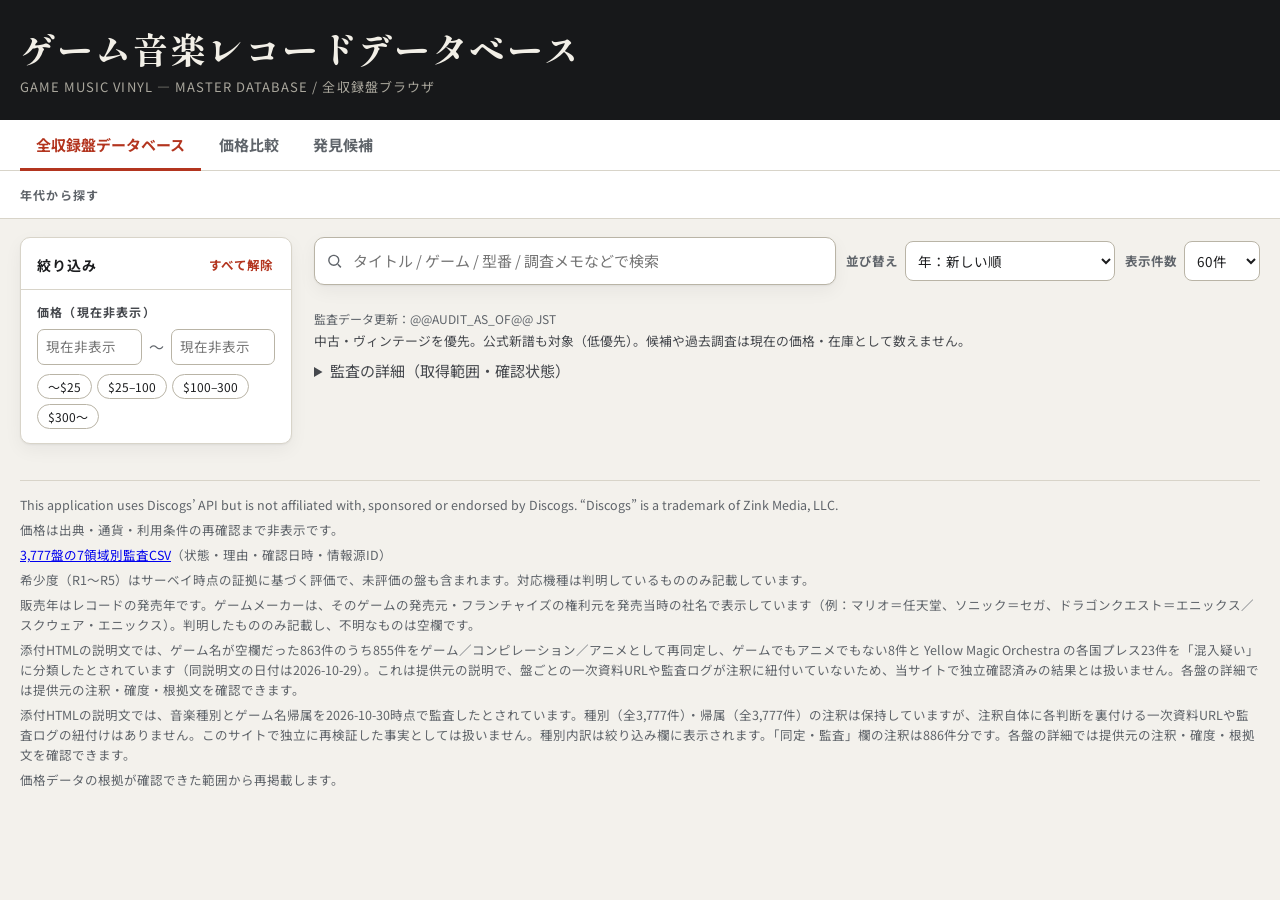
==== site/site_template.html @ 3b621e3b "Fix site evidence stats and timestamp" ====
<!doctype html>
<html lang="ja">
  <head>
    <meta charset="utf-8" />
    <meta name="viewport" content="width=device-width, initial-scale=1, viewport-fit=cover" />
    <meta name="color-scheme" content="light dark" />
    <meta name="description" content="ゲーム音楽レコード3,777盤の目録を検索・絞り込みできます。出典と確認状況を表示し、未確認の価格・在庫・画像は現行情報として掲載しません。" />
    <link rel="icon" href="data:," />
    <title>ゲーム音楽レコードDB</title>
    <link rel="preconnect" href="https://fonts.googleapis.com" />
    <link rel="preconnect" href="https://fonts.gstatic.com" crossorigin />
    <link href="https://fonts.googleapis.com/css2?family=Noto+Sans+JP:wght@400;500;700;900&family=Shippori+Mincho+B1:wght@700;800&display=swap" rel="stylesheet" />
    <style>
      :root {
        color-scheme: light;
        --bg: #f3f1ec;
        --surface: #ffffff;
        --surface-2: #ebe8e0;
        --ink: #1b1c1e;
        --ink-soft: #45484d;
        --muted: #5f646a;
        --line: #d8d4c9;
        --line-strong: #b9b4a6;
        --accent: #b3351f;
        --accent-ink: #ffffff;
        --accent-soft: #f7e3dd;
        --ok: #1e6b45;
        --ok-soft: #dcefe3;
        --warn: #96660a;
        --warn-soft: #f6ead0;
        --none: #5d6066;
        --none-soft: #e6e6e3;
        --masthead: #17181a;
        --masthead-ink: #f2efe7;
        --masthead-sub: #a9a69c;
        --gold: #a97b12;
        --shadow: 0 1px 2px rgba(27, 28, 30, .06), 0 6px 18px rgba(27, 28, 30, .05);
        --radius: 10px;
      }
      @media (prefers-color-scheme: dark) {
        :root {
          color-scheme: dark;
          --bg: #121315;
          --surface: #1c1e21;
          --surface-2: #26282c;
          --ink: #eceae4;
          --ink-soft: #c6c4bd;
          --muted: #9a9da2;
          --line: #33363b;
          --line-strong: #4a4e55;
          --accent: #e0603f;
          --accent-ink: #ffffff;
          --accent-soft: #43231b;
          --ok: #5cc48c;
          --ok-soft: #1d3328;
          --warn: #e0aa4e;
          --warn-soft: #3a2f18;
          --none: #a3a6ab;
          --none-soft: #2b2d31;
          --masthead: #0b0c0d;
          --masthead-ink: #f2efe7;
          --masthead-sub: #8f8c83;
          --gold: #d9a83e;
          --shadow: 0 1px 2px rgba(0, 0, 0, .35), 0 6px 18px rgba(0, 0, 0, .3);
        }
      }
      * { box-sizing: border-box; }
      html { -webkit-text-size-adjust: 100%; }
      body {
        margin: 0;
        background: var(--bg);
        color: var(--ink);
        font-family: "Noto Sans JP", "Hiragino Kaku Gothic ProN", "Yu Gothic", sans-serif;
        font-size: 15px;
        line-height: 1.6;
      }
      button, input, select { font: inherit; color: inherit; }
      :focus-visible { outline: 2px solid var(--accent); outline-offset: 2px; }

      /* ---------- masthead ---------- */
      .masthead { background: var(--masthead); color: var(--masthead-ink); }
      .masthead-inner {
        max-width: 1280px; margin: 0 auto; padding: 26px 20px 22px;
        display: flex; flex-wrap: wrap; gap: 18px 32px; align-items: flex-end; justify-content: space-between;
      }
      .masthead h1 {
        margin: 0; font-family: "Shippori Mincho B1", "Hiragino Mincho ProN", serif;
        font-size: clamp(24px, 4.5vw, 36px); font-weight: 800; letter-spacing: .04em; line-height: 1.25;
      }
      .masthead .sub { margin: 6px 0 0; color: var(--masthead-sub); font-size: 13px; letter-spacing: .08em; }
      .stats { display: flex; flex-wrap: wrap; gap: 10px; }
      .stat {
        border: 1px solid #3a3b3e; border-radius: var(--radius); padding: 8px 14px 7px; min-width: 118px;
        background: rgba(255, 255, 255, .03);
      }
      .stat .num { font-size: 22px; font-weight: 900; line-height: 1.15; font-variant-numeric: tabular-nums; }
      .stat .num small { font-size: 12px; font-weight: 500; color: var(--masthead-sub); margin-left: 4px; }
      .stat .lbl { font-size: 11.5px; color: var(--masthead-sub); letter-spacing: .05em; }

      /* ---------- era strip ---------- */
      .era-strip-wrap { border-bottom: 1px solid var(--line); background: var(--surface); }
      .era-strip {
        max-width: 1280px; margin: 0 auto; padding: 14px 20px;
        display: flex; gap: 8px; flex-wrap: wrap; align-items: center;
      }
      .era-strip .strip-label { font-size: 12px; font-weight: 700; color: var(--muted); letter-spacing: .1em; margin-right: 4px; }
      .era-chip {
        border: 1px solid var(--line-strong); background: var(--surface); border-radius: 999px;
        padding: 5px 13px; cursor: pointer; font-size: 13.5px; font-weight: 500;
        display: inline-flex; gap: 7px; align-items: baseline;
      }
      .era-chip .c { font-size: 11.5px; color: var(--muted); font-variant-numeric: tabular-nums; }
      .era-chip:hover { border-color: var(--accent); }
      .era-chip[aria-pressed="true"] { background: var(--accent); border-color: var(--accent); color: var(--accent-ink); }
      .era-chip[aria-pressed="true"] .c { color: var(--accent-ink); opacity: .85; }

      /* ---------- layout ---------- */
      .layout {
        max-width: 1280px; margin: 0 auto; padding: 18px 20px 30px;
        display: grid; grid-template-columns: 272px minmax(0, 1fr); gap: 22px; align-items: start;
      }

      /* ---------- filters ---------- */
      .filters {
        background: var(--surface); border: 1px solid var(--line); border-radius: var(--radius);
        box-shadow: var(--shadow); position: sticky; top: 14px; max-height: calc(100vh - 28px); overflow: auto;
      }
      .filters-head {
        display: flex; justify-content: space-between; align-items: center;
        padding: 13px 16px 10px; border-bottom: 1px solid var(--line);
      }
      .filters-head h2 { margin: 0; font-size: 14px; letter-spacing: .08em; }
      .clear-btn {
        border: none; background: none; color: var(--accent); cursor: pointer; font-size: 12.5px; font-weight: 700; padding: 4px 2px;
      }
      .clear-btn:disabled { color: var(--muted); cursor: default; font-weight: 500; }
      .facet { padding: 12px 16px 14px; border-bottom: 1px solid var(--line); }
      .facet:last-child { border-bottom: none; }
      .facet h3 { margin: 0 0 8px; font-size: 12px; letter-spacing: .1em; color: var(--ink-soft); }
      .facet h3 .hint { font-weight: 400; color: var(--muted); letter-spacing: 0; font-size: 11px; margin-left: 5px; }
      .facet-list { display: flex; flex-direction: column; gap: 2px; }
      .facet-item {
        display: flex; justify-content: space-between; align-items: center; gap: 8px;
        width: 100%; text-align: left; border: 1px solid transparent; background: none;
        border-radius: 7px; padding: 4.5px 8px; cursor: pointer; font-size: 13.5px; line-height: 1.4;
      }
      .facet-item:hover { background: var(--surface-2); }
      .facet-item .name { overflow-wrap: anywhere; }
      .facet-item .cnt { font-size: 11.5px; color: var(--muted); font-variant-numeric: tabular-nums; flex: none; }
      .facet-item[aria-pressed="true"] { background: var(--accent-soft); border-color: var(--accent); color: var(--ink); font-weight: 700; }
      .facet-item[aria-pressed="true"] .cnt { color: var(--accent); }
      .facet-item.zero { opacity: .42; }
      .facet-more {
        border: none; background: none; color: var(--accent); cursor: pointer;
        font-size: 12.5px; font-weight: 700; padding: 6px 8px 0;
      }
      .price-inputs { display: flex; align-items: center; gap: 7px; }
      .price-inputs input {
        width: 100%; min-width: 0; border: 1px solid var(--line-strong); border-radius: 7px;
        background: var(--surface); padding: 6px 8px; font-size: 13.5px;
      }
      .price-inputs span { color: var(--muted); flex: none; }
      .price-presets { display: flex; flex-wrap: wrap; gap: 5px; margin-top: 9px; }
      .price-presets button {
        border: 1px solid var(--line-strong); background: var(--surface); border-radius: 999px;
        padding: 2px 10px; font-size: 12px; cursor: pointer;
      }
      .price-presets button:hover { border-color: var(--accent); }

      .filters-toggle {
        display: none; width: 100%; border: 1px solid var(--line-strong); background: var(--surface);
        border-radius: var(--radius); padding: 11px 14px; font-weight: 700; cursor: pointer;
        justify-content: space-between; align-items: center; box-shadow: var(--shadow);
      }
      .filters-toggle .badge {
        background: var(--accent); color: var(--accent-ink); border-radius: 999px;
        font-size: 11.5px; padding: 1px 9px; font-weight: 700;
      }

      /* ---------- toolbar ---------- */
      .toolbar {
        display: flex; flex-wrap: wrap; gap: 10px; align-items: center; margin-bottom: 12px;
      }
      .search-box { position: relative; flex: 1 1 300px; }
      .search-box svg { position: absolute; left: 12px; top: 50%; transform: translateY(-50%); width: 17px; height: 17px; stroke: var(--muted); fill: none; stroke-width: 2; }
      .search-box input {
        width: 100%; border: 1px solid var(--line-strong); border-radius: var(--radius);
        background: var(--surface); padding: 11px 38px 11px 38px; font-size: 15px; box-shadow: var(--shadow);
      }
      .search-box .x {
        position: absolute; right: 6px; top: 50%; transform: translateY(-50%);
        border: none; background: none; cursor: pointer; color: var(--muted); font-size: 18px; padding: 4px 8px; line-height: 1;
      }
      .sort-wrap { display: flex; align-items: center; gap: 7px; flex: none; }
      .sort-wrap label { font-size: 12.5px; color: var(--muted); font-weight: 700; }
      .sort-wrap select, .perpage select {
        border: 1px solid var(--line-strong); border-radius: 8px; background: var(--surface);
        padding: 8px 8px; font-size: 13.5px; max-width: 210px;
      }
      .result-line { display: flex; flex-wrap: wrap; align-items: baseline; gap: 6px 14px; margin: 2px 0 12px; }
      .result-count { font-size: 15px; }
      .result-count strong { font-size: 20px; font-weight: 900; font-variant-numeric: tabular-nums; }
      .active-chips { display: flex; flex-wrap: wrap; gap: 6px; }
      .chip {
        display: inline-flex; align-items: center; gap: 6px; background: var(--accent-soft);
        border: 1px solid var(--accent); color: var(--ink); border-radius: 999px;
        font-size: 12.5px; padding: 2px 6px 2px 11px; font-weight: 500;
      }
      .chip button { border: none; background: none; cursor: pointer; font-size: 15px; line-height: 1; padding: 2px 4px; color: var(--accent); }

      /* ---------- record cards ---------- */
      .cards { display: flex; flex-direction: column; gap: 10px; }
      .card {
        background: var(--surface); border: 1px solid var(--line); border-radius: var(--radius);
        box-shadow: var(--shadow); padding: 14px 16px; display: grid;
        grid-template-columns: 64px minmax(0, 1fr) auto; gap: 6px 16px;
      }
      .card .year-block { text-align: center; padding-top: 2px; }
      .card .year {
        font-family: "Shippori Mincho B1", serif; font-weight: 800; font-size: 21px; line-height: 1.1;
        font-variant-numeric: tabular-nums;
      }
      .card .year.unknown { font-size: 13px; color: var(--muted); font-family: inherit; font-weight: 700; padding-top: 5px; }
      .card .era-lbl { font-size: 10.5px; color: var(--muted); margin-top: 3px; letter-spacing: .03em; }
      .card h3 { margin: 0; font-size: 16.5px; line-height: 1.45; font-weight: 700; overflow-wrap: anywhere; }
      .card .game { color: var(--accent); font-weight: 700; font-size: 13.5px; margin-top: 1px; overflow-wrap: anywhere; }
      .card .artist { color: var(--ink-soft); font-size: 13px; margin-top: 1px; overflow-wrap: anywhere; }
      .card .meta { color: var(--muted); font-size: 12.5px; margin-top: 6px; display: flex; flex-wrap: wrap; gap: 3px 12px; }
      .card .meta b { color: var(--ink-soft); font-weight: 500; }
      .badges { display: flex; flex-wrap: wrap; gap: 5px; margin-top: 8px; align-items: center; }
      .badge {
        font-size: 11.5px; font-weight: 700; border-radius: 5px; padding: 1.5px 8px; letter-spacing: .03em; white-space: nowrap;
      }
      .badge.fmt { background: var(--surface-2); color: var(--ink-soft); border: 1px solid var(--line); }
      .badge.content { background: none; border: 1px solid var(--line-strong); color: var(--ink-soft); }
      .badge.sales-promo { background: #efe0f2; color: #6d2a75; border: 1px solid #d3aedb; }
      @media (prefers-color-scheme: dark) { .badge.sales-promo { background: #37233c; color: #d9a8e2; border-color: #5a3d63; } }
      .badge.audit-neither { background: var(--accent); color: #fff; border: 1px solid var(--accent); }
      .badge.mt-sampling { background: #f3ddc8; color: #8a4a12; border: 1px solid #dfb287; }
      @media (prefers-color-scheme: dark) { .badge.mt-sampling { background: #40301d; color: #eab98a; border-color: #6b4c2a; } }
      .badge.mt-inspired { background: #d8ecea; color: #1f5f5b; border: 1px solid #a3cdc9; }
      @media (prefers-color-scheme: dark) { .badge.mt-inspired { background: #1d3433; color: #8fd0cb; border-color: #33514f; } }
      .badge.mt-mismatch { background: none; color: var(--accent); border: 1.5px solid var(--accent); }
      .badge.mt-unknown { background: none; color: var(--muted); border: 1px dashed var(--line-strong); }
      .badge.audit-anime { background: #dbe7f5; color: #2c4f7c; border: 1px solid #a9c2de; }
      @media (prefers-color-scheme: dark) { .badge.audit-anime { background: #22344a; color: #a9c8ec; border-color: #41597a; } }
      .card .game .id-tag {
        display: inline-block; margin-left: 7px; padding: 0 6px; vertical-align: 1px;
        font-size: 10.5px; font-weight: 700; letter-spacing: .04em; white-space: nowrap;
        color: var(--muted); background: var(--surface-2); border: 1px solid var(--line-strong); border-radius: 4px;
      }
      .card .game .id-tag.anime { color: #2c4f7c; background: #dbe7f5; border-color: #a9c2de; }
      @media (prefers-color-scheme: dark) { .card .game .id-tag.anime { color: #a9c8ec; background: #22344a; border-color: #41597a; } }
      .deal-badges { display: flex; flex-wrap: wrap; gap: 5px; margin-bottom: 5px; }
      .deal-badges .deal-badge { margin-bottom: 0; }
      .deal-badge.audit-neither { background: var(--accent); color: #fff; }
      .deal-badge.mt-sampling { background: #f3ddc8; color: #8a4a12; border: 1px solid #dfb287; }
      @media (prefers-color-scheme: dark) { .deal-badge.mt-sampling { background: #40301d; color: #eab98a; border-color: #6b4c2a; } }
      .deal-badge.mt-inspired { background: #d8ecea; color: #1f5f5b; border: 1px solid #a3cdc9; }
      @media (prefers-color-scheme: dark) { .deal-badge.mt-inspired { background: #1d3433; color: #8fd0cb; border-color: #33514f; } }
      .deal-badge.audit-anime { background: #dbe7f5; color: #2c4f7c; }
      @media (prefers-color-scheme: dark) { .deal-badge.audit-anime { background: #22344a; color: #a9c8ec; } }
      .deal-badge.audit-comp { background: var(--surface-2); color: var(--ink-soft); border: 1px solid var(--line-strong); }
      .deal-badge.audit-id { background: none; color: var(--muted); border: 1px solid var(--line-strong); }
      .badge.st-ok { background: var(--ok-soft); color: var(--ok); }
      .badge.st-past { background: var(--warn-soft); color: var(--warn); }
      .badge.st-none { background: var(--none-soft); color: var(--none); }
      .rarity { font-size: 11.5px; font-weight: 900; border-radius: 5px; padding: 1.5px 8px; letter-spacing: .06em; white-space: nowrap; }
      .rarity.r1 { background: var(--none-soft); color: var(--none); }
      .rarity.r2 { background: #dde4ee; color: #33507c; }
      .rarity.r3 { background: #d7ecdf; color: #1e6b45; }
      .rarity.r4 { background: #f6ead0; color: #865900; }
      .rarity.r5 { background: var(--accent); color: #fff; box-shadow: inset 0 0 0 1.5px var(--gold); }
      .rarity.rn { background: none; border: 1px dashed var(--line-strong); color: var(--muted); font-weight: 500; }
      @media (prefers-color-scheme: dark) {
        .rarity.r2 { background: #263449; color: #9db9dd; }
        .rarity.r3 { background: #1d3328; color: #5cc48c; }
        .rarity.r4 { background: #3a2f18; color: #e0aa4e; }
      }
      .price-block { text-align: right; min-width: 128px; }
      .price-block .cur-lbl { font-size: 10.5px; color: var(--muted); letter-spacing: .08em; }
      .price-block .cur { font-size: 23px; font-weight: 900; line-height: 1.2; font-variant-numeric: tabular-nums; }
      .price-block .cur.none { font-size: 14px; color: var(--muted); font-weight: 500; padding-top: 4px; }
      .price-block .med { font-size: 12.5px; color: var(--ink-soft); font-variant-numeric: tabular-nums; margin-top: 2px; }
      .price-block .med span { color: var(--muted); }
      .price-block .asof { font-size: 10.5px; color: var(--muted); margin-top: 2px; }
      .price-block .deal { font-size: 11.5px; font-weight: 700; color: var(--ok); margin-top: 2px; }
      .detail-btn {
        grid-column: 2 / 4; justify-self: start; border: none; background: none; cursor: pointer;
        color: var(--accent); font-size: 12.5px; font-weight: 700; padding: 4px 0 0;
      }
      .detail {
        grid-column: 1 / 4; border-top: 1px dashed var(--line-strong); margin-top: 8px; padding-top: 10px;
        display: none;
      }
      .detail.open { display: block; }
      .detail dl {
        margin: 0; display: grid; grid-template-columns: repeat(auto-fill, minmax(210px, 1fr)); gap: 6px 22px;
      }
      .detail .row { display: flex; gap: 8px; font-size: 13px; }
      .detail dt { color: var(--muted); flex: none; min-width: 74px; }
      .detail dd { margin: 0; overflow-wrap: anywhere; }

      .empty {
        background: var(--surface); border: 1px dashed var(--line-strong); border-radius: var(--radius);
        padding: 44px 20px; text-align: center; color: var(--muted);
      }
      .empty p { margin: 0 0 12px; font-size: 15px; }
      .empty button {
        border: 1px solid var(--accent); color: var(--accent); background: none; border-radius: 8px;
        padding: 7px 18px; font-weight: 700; cursor: pointer;
      }

      /* ---------- pagination ---------- */
      .pagination { display: flex; flex-wrap: wrap; gap: 6px; align-items: center; justify-content: center; margin-top: 20px; }
      .pagination button {
        border: 1px solid var(--line-strong); background: var(--surface); border-radius: 8px;
        min-width: 38px; padding: 6px 10px; cursor: pointer; font-variant-numeric: tabular-nums; font-size: 13.5px;
      }
      .pagination button[aria-current="page"] { background: var(--ink); color: var(--bg); border-color: var(--ink); font-weight: 900; }
      .pagination button:disabled { opacity: .4; cursor: default; }
      .pagination .ellipsis { color: var(--muted); padding: 0 2px; }
      .page-info { text-align: center; color: var(--muted); font-size: 12.5px; margin-top: 8px; font-variant-numeric: tabular-nums; }

      /* ---------- view tabs ---------- */
      .is-hidden { display: none !important; }
      .view-tabs-wrap { background: var(--surface); border-bottom: 1px solid var(--line); }
      .view-tabs { max-width: 1280px; margin: 0 auto; padding: 0 20px; display: flex; gap: 2px; }
      .view-tab {
        border: none; background: none; cursor: pointer; padding: 13px 16px 11px;
        font-size: 15px; font-weight: 700; color: var(--muted);
        border-bottom: 3px solid transparent; margin-bottom: -1px;
        display: inline-flex; align-items: center;
      }
      .view-tab:hover { color: var(--ink); }
      .view-tab[aria-selected="true"] { color: var(--accent); border-bottom-color: var(--accent); }
      .view-tab .tab-count {
        font-size: 11.5px; font-weight: 700; background: var(--accent-soft); color: var(--accent);
        border-radius: 999px; padding: 1px 8px; margin-left: 7px; font-variant-numeric: tabular-nums;
      }
      @media (prefers-color-scheme: dark) {
        .view-tab .tab-count { color: #ffab95; }
      }
      .visually-hidden {
        position: absolute; width: 1px; height: 1px; padding: 0; margin: -1px;
        overflow: hidden; clip: rect(0, 0, 0, 0); white-space: nowrap; border: 0;
      }

      /* ---------- deals view ---------- */
      .deals-view { max-width: 1280px; margin: 0 auto; padding: 24px 20px 36px; }
      .deals-head h2 {
        margin: 0; font-family: "Shippori Mincho B1", "Hiragino Mincho ProN", serif;
        font-size: clamp(21px, 3.4vw, 28px); font-weight: 800; letter-spacing: .03em; line-height: 1.3;
      }
      .deals-lede { margin: 9px 0 0; color: var(--ink-soft); font-size: 14px; }
      .deals-lede strong { font-variant-numeric: tabular-nums; color: var(--ink); }
      .deals-note { margin: 5px 0 0; color: var(--muted); font-size: 12.5px; }
      .deals-controls {
        display: flex; flex-wrap: wrap; gap: 10px 22px; align-items: center;
        margin: 18px 0 6px; padding: 12px 0; border-top: 1px solid var(--line); border-bottom: 1px solid var(--line);
      }
      .deals-controls[hidden] { display: none; }
      .ctl-group { display: flex; flex-wrap: wrap; gap: 5px; align-items: center; }
      .ctl-lbl { font-size: 12.5px; color: var(--muted); font-weight: 700; margin-right: 2px; }
      .deal-chip {
        border: 1px solid var(--line-strong); background: var(--surface); border-radius: 999px;
        padding: 3px 12px; font-size: 12.5px; cursor: pointer;
      }
      .deal-chip:hover { border-color: var(--accent); }
      .deal-chip[aria-pressed="true"] { background: var(--accent); border-color: var(--accent); color: var(--accent-ink); font-weight: 700; }
      .deals-controls select {
        border: 1px solid var(--line-strong); border-radius: 8px; background: var(--surface);
        padding: 7px 8px; font-size: 13.5px; max-width: 230px;
      }
      .deals-count-line { font-size: 13.5px; color: var(--ink-soft); font-variant-numeric: tabular-nums; margin-left: auto; }
      .deals-count-line strong { font-size: 17px; font-weight: 900; }
      .deals-status { color: var(--muted); font-size: 13.5px; margin: 14px 0 0; }
      .deal-cards { display: grid; grid-template-columns: repeat(auto-fill, minmax(330px, 1fr)); gap: 12px; margin-top: 14px; }
      .deal-card {
        background: var(--surface); border: 1px solid var(--line); border-radius: var(--radius);
        box-shadow: var(--shadow); padding: 12px; display: flex; gap: 13px;
      }
      .deal-thumb {
        flex: none; width: 106px; height: 106px; border-radius: 7px; overflow: hidden;
        background: var(--surface-2); border: 1px solid var(--line); position: relative;
      }
      .deal-thumb img { width: 100%; height: 100%; object-fit: cover; display: block; }
      .deal-thumb .noimg { position: absolute; inset: 0; display: flex; align-items: center; justify-content: center; }
      .deal-thumb .noimg::before {
        content: ""; width: 62px; height: 62px; border-radius: 50%;
        background: radial-gradient(circle, var(--surface) 0 7px, var(--masthead) 8px 100%);
        border: 1px solid var(--line-strong);
      }
      .deal-thumb .noimg span { position: absolute; bottom: 5px; left: 0; right: 0; text-align: center; font-size: 9px; letter-spacing: .14em; color: var(--muted); }
      .deal-body { min-width: 0; flex: 1; display: flex; flex-direction: column; }
      .deal-badge {
        align-self: flex-start; font-size: 11px; font-weight: 900; letter-spacing: .04em;
        border-radius: 5px; padding: 1.5px 8px; margin-bottom: 5px; white-space: nowrap;
      }
      .deal-badge.lowest { background: var(--ok); color: #fff; }
      .deal-badge.median { background: var(--warn-soft); color: var(--warn); }
      .deal-body h3 {
        margin: 0; font-size: 14.5px; line-height: 1.45; font-weight: 700; overflow-wrap: anywhere;
        display: -webkit-box; -webkit-line-clamp: 2; -webkit-box-orient: vertical; overflow: hidden;
      }
      .deal-cat { margin: 2px 0 0; font-size: 12px; color: var(--muted); overflow-wrap: anywhere; }
      .deal-meta { margin: 4px 0 0; font-size: 12.5px; color: var(--ink-soft); overflow-wrap: anywhere; display: -webkit-box; -webkit-line-clamp: 2; -webkit-box-orient: vertical; overflow: hidden; }
      .deal-meta b { font-weight: 700; color: var(--ink); }
      .deal-meta .sep { color: var(--muted); margin: 0 2px; }
      .deal-price-row { display: flex; align-items: flex-end; gap: 6px 10px; margin-top: auto; padding-top: 9px; flex-wrap: wrap; }
      .deal-price { font-size: 21px; font-weight: 900; line-height: 1.15; font-variant-numeric: tabular-nums; }
      .deal-price small { display: block; font-size: 10px; color: var(--muted); font-weight: 500; letter-spacing: .07em; margin-bottom: 1px; }
      .deal-vs {
        font-size: 12px; font-weight: 700; color: var(--ok); background: var(--ok-soft);
        border-radius: 5px; padding: 1.5px 7px; font-variant-numeric: tabular-nums; white-space: nowrap;
      }
      .deal-vs.above { color: var(--muted); background: var(--none-soft); }
      .deal-hist { margin: 6px 0 0; font-size: 12px; color: var(--ink-soft); font-variant-numeric: tabular-nums; }
      .deal-hist span { color: var(--muted); }
      .deal-buy {
        margin-top: 10px; display: block; text-align: center; background: var(--accent); color: var(--accent-ink);
        text-decoration: none; font-weight: 700; font-size: 13.5px; border-radius: 8px; padding: 8px 10px;
      }
      .deal-buy:hover { opacity: .88; }
      .deals-more { text-align: center; margin-top: 20px; }
      .deals-more button {
        border: 1px solid var(--line-strong); background: var(--surface); border-radius: 8px;
        padding: 9px 28px; font-weight: 700; cursor: pointer; font-size: 14px;
      }
      .deals-more button:hover { border-color: var(--accent); color: var(--accent); }
      .deals-remaining { color: var(--muted); font-size: 12.5px; margin: 7px 0 0; font-variant-numeric: tabular-nums; }
      .discovery-view { max-width: 1280px; margin: 0 auto; padding: 24px 20px 36px; }
      .discovery-head h2 { margin: 0; font-family: "Shippori Mincho B1", "Hiragino Mincho ProN", serif; font-size: clamp(21px, 3.4vw, 28px); line-height: 1.3; }
      .discovery-note { margin: 8px 0 0; color: var(--ink-soft); font-size: 13.5px; }
      .discovery-tools { display: flex; flex-wrap: wrap; gap: 8px 14px; align-items: center; margin-top: 18px; padding: 12px 0; border-top: 1px solid var(--line); border-bottom: 1px solid var(--line); }
      .discovery-tools label { font-size: 12.5px; color: var(--muted); font-weight: 700; }
      .discovery-search { width: min(100%, 420px); min-height: 40px; padding: 8px 11px; border: 1px solid var(--line-strong); border-radius: 7px; background: var(--surface); color: var(--ink); font: inherit; }
      .discovery-count { margin-left: auto; color: var(--muted); font-size: 12.5px; font-variant-numeric: tabular-nums; }
      .discovery-list { list-style: none; padding: 0; margin: 8px 0 0; }
      .discovery-row { display: grid; grid-template-columns: minmax(0,1fr) auto; gap: 10px 18px; align-items: center; padding: 14px 0; border-bottom: 1px solid var(--line); }
      .discovery-title { margin: 0; font-size: 15px; line-height: 1.5; font-weight: 700; overflow-wrap: anywhere; }
      .discovery-meta { margin: 4px 0 0; color: var(--muted); font-size: 12px; overflow-wrap: anywhere; }
      .discovery-state { display: inline-block; margin-top: 6px; color: var(--warn); font-size: 12px; font-weight: 700; }
      .discovery-link { display: inline-flex; align-items: center; min-height: 40px; padding: 6px 10px; border: 1px solid var(--line-strong); border-radius: 6px; color: var(--ink-soft); font-size: 12.5px; font-weight: 700; text-decoration: none; white-space: nowrap; }
      .discovery-link:hover { border-color: var(--accent); color: var(--accent); }
      .discovery-empty { padding: 20px 0; color: var(--muted); border-bottom: 1px solid var(--line); }
      @media (max-width: 560px) {
        .deal-cards { grid-template-columns: 1fr; }
        .deal-thumb { width: 88px; height: 88px; }
        .masthead h1 { font-size: 22px; letter-spacing: .02em; }
        .masthead h1 span { display: block; }
        .stats { display: grid; grid-template-columns: repeat(2, minmax(0, 1fr)); gap: 6px; width: 100%; }
        .stat { min-width: 0; }
        .view-tabs { padding: 0 8px; }
        .view-tab { flex: 0 0 auto; white-space: nowrap; padding: 12px 5px 10px; font-size: 12.5px; }
        .deals-count-line { margin-left: 0; }
        .discovery-count { width: 100%; margin-left: 0; }
        .discovery-row { grid-template-columns: 1fr; gap: 8px; }
        .discovery-link { justify-self: start; }
      }
      @media (max-width: 360px) {
        .view-tabs { overflow-x: auto; overflow-y: hidden; padding: 0; }
        .view-tab { padding-left: 2px; padding-right: 2px; }
      }

      footer {
        max-width: 1280px; margin: 0 auto; padding: 6px 20px 34px; color: var(--muted); font-size: 12.5px;
      }
      footer .note { border-top: 1px solid var(--line); padding-top: 14px; }
      footer p { margin: 0 0 5px; }

      @media (max-width: 920px) {
        .layout { grid-template-columns: 1fr; padding-top: 12px; }
        .filters-toggle { display: flex; }
        .filters { position: static; max-height: none; display: none; }
        .filters.open { display: block; }
        .card { grid-template-columns: 52px minmax(0, 1fr); }
        .price-block { grid-column: 2; text-align: left; display: flex; flex-wrap: wrap; gap: 2px 16px; align-items: baseline; min-width: 0; }
        .price-block .cur { font-size: 20px; }
        .detail-btn { grid-column: 2; }
        .detail { grid-column: 1 / 3; }
        .stat { min-width: 104px; padding: 6px 9px 5px; }
        .stat .num { font-size: 19px; }
      }

      .audit-disclosure { margin: 0 0 1rem; }
      .audit-disclosure summary { color: var(--ink-soft); cursor: pointer; }
      .audit-overview { margin: .55rem 0 0; line-height: 1.6; }
      .audit-as-of { margin: .35rem 0 0; color: var(--muted); font-size: .75rem; }
      .audit-context { margin: .2rem 0 .55rem; color: var(--ink-soft); font-size: .8rem; line-height: 1.5; }
      .search-match { margin-top: .25rem; color: var(--muted); font-size: .76rem; }
      .audit-art {display: block; width: 52px; height: 52px; margin-top: .35rem; object-fit: contain;}
      .audit-art-fallback {display: inline-grid; width: 52px; height: 52px; margin-top: .35rem; place-content: center; text-align: center; border: 1px solid currentColor; border-radius: 4px; font-size: .62rem; line-height: 1.2; background: radial-gradient(circle, transparent 31%, rgba(127,127,127,.17) 32%, transparent 35%, rgba(127,127,127,.17) 42%, transparent 45%);}
      .audit-links {display: flex; gap: .4rem 1rem; flex-wrap: wrap; margin-top: .7rem;}
      .audit-links a {text-decoration: underline;}
    </style>
  </head>
  <body>
    <header class="masthead">
      <div class="masthead-inner">
        <div>
          <h1><span>ゲーム音楽レコード</span><span>データベース</span></h1>
          <p class="sub">GAME MUSIC VINYL — MASTER DATABASE / 全収録盤ブラウザ</p>
        </div>
        <div class="stats" id="stats" aria-label="収録統計"></div>
      </div>
    </header>

    <div class="view-tabs-wrap">
      <div class="view-tabs" role="tablist" aria-label="表示切替">
        <button type="button" class="view-tab" id="tab-db" role="tab" aria-controls="db-layout" aria-selected="true" tabindex="0">全収録盤データベース</button>
        <button type="button" class="view-tab" id="tab-deals" role="tab" aria-controls="deals-view" aria-selected="false" tabindex="-1">価格比較<span class="tab-count" id="deals-tab-count" hidden></span></button>
        <button type="button" class="view-tab" id="tab-discovery" role="tab" aria-controls="discovery-view" aria-selected="false" tabindex="-1">発見候補<span class="tab-count" id="discovery-tab-count" hidden></span></button>
      </div>
    </div>

    <div class="era-strip-wrap" id="era-strip-wrap">
      <div class="era-strip" id="era-strip">
        <span class="strip-label">年代から探す</span>
      </div>
    </div>

    <div class="layout" id="db-layout" role="tabpanel" aria-labelledby="tab-db" tabindex="0">
      <div>
        <button class="filters-toggle" id="filters-toggle" aria-expanded="false">
          <span>絞り込み条件</span>
          <span class="badge" id="filters-badge" hidden>0</span>
        </button>
        <aside class="filters" id="filters" aria-label="絞り込み">
          <div class="filters-head">
            <h2>絞り込み</h2>
            <button class="clear-btn" id="clear-all" type="button">すべて解除</button>
          </div>
          <div id="facet-root"></div>
          <section class="facet" aria-label="価格帯">
            <h3>価格（現在非表示）</h3>
            <div class="price-inputs">
              <input type="number" id="price-min" min="0" inputmode="decimal" placeholder="現在非表示" aria-label="価格の下限（現在非表示）" disabled />
              <span>〜</span>
              <input type="number" id="price-max" min="0" inputmode="decimal" placeholder="現在非表示" aria-label="価格の上限（現在非表示）" disabled />
            </div>
            <div class="price-presets" id="price-presets">
              <button type="button" data-min="" data-max="25">〜$25</button>
              <button type="button" data-min="25" data-max="100">$25–100</button>
              <button type="button" data-min="100" data-max="300">$100–300</button>
              <button type="button" data-min="300" data-max="">$300〜</button>
            </div>
          </section>
        </aside>
      </div>

      <main aria-labelledby="edition-results-heading">
        <h2 class="visually-hidden" id="edition-results-heading">収録盤の検索結果</h2>
        <div class="toolbar">
          <div class="search-box">
            <svg viewBox="0 0 24 24" aria-hidden="true"><circle cx="11" cy="11" r="7" /><path d="M21 21l-4.3-4.3" /></svg>
            <input type="search" id="search" placeholder="タイトル / ゲーム / 型番 / 調査メモなどで検索" aria-label="タイトル、ゲーム、メーカー、型番、レーベル、アーティスト、同定根拠、監査注記、種別根拠で検索" />
            <button class="x" id="search-clear" type="button" aria-label="検索をクリア" hidden>×</button>
          </div>
          <div class="sort-wrap">
            <label for="sort">並び替え</label>
            <select id="sort">
              <option value="year-desc">年：新しい順</option>
              <option value="year-asc">年：古い順</option>
              <option value="price-asc" disabled>調査時価格：安い順（停止中）</option>
              <option value="price-desc" disabled>調査時価格：高い順（停止中）</option>
              <option value="median-desc" disabled>成約中央値：高い順（停止中）</option>
              <option value="median-asc" disabled>成約中央値：安い順（停止中）</option>
              <option value="title">タイトル順</option>
            </select>
          </div>
          <div class="sort-wrap perpage">
            <label for="perpage">表示件数</label>
            <select id="perpage">
              <option value="30">30件</option>
              <option value="60" selected>60件</option>
              <option value="100">100件</option>
            </select>
          </div>
        </div>

        <div class="result-line">
          <span class="result-count" id="result-count"></span>
          <span class="active-chips" id="active-chips"></span>
        </div>

        <p class="audit-as-of" id="audit-as-of">監査データ更新：@@AUDIT_AS_OF@@ JST</p>
        <p class="audit-context">中古・ヴィンテージを優先。公式新譜も対象（低優先）。候補や過去調査は現在の価格・在庫として数えません。</p>
        <details class="audit-disclosure">
          <summary>監査の詳細（取得範囲・確認状態）</summary>
          <p class="audit-overview" id="audit-overview">@@AUDIT_OVERVIEW@@</p>
        </details>
        <div class="cards" id="cards"></div>
        <div class="empty" id="empty" hidden>
          <p>条件に合う盤が見つかりませんでした。</p>
          <button type="button" id="empty-clear">条件をすべて解除する</button>
        </div>

        <nav class="pagination" id="pagination" aria-label="ページ送り"></nav>
        <p class="page-info" id="page-info"></p>
      </main>
    </div>

    <section class="deals-view is-hidden" id="deals-view" role="tabpanel" aria-labelledby="tab-deals" tabindex="0" aria-label="価格比較情報">
      <div class="deals-head">
        <h2>価格情報</h2>
        <p class="deals-lede">価格比較の掲載を一時停止しています。</p>
        <p class="deals-note">旧調査値の出典と通貨、Discogs APIの利用条件を確認できるまで価格を表示しません。購入時の価格・在庫はリンク先でご確認ください。</p>
      </div>
      <div class="deals-controls" hidden>
        <div class="ctl-group" role="group" aria-label="種類で絞り込み">
          <span class="ctl-lbl">種類</span>
          <button type="button" class="deal-chip" data-dtype="all" aria-pressed="true">すべて</button>
          <button type="button" class="deal-chip" data-dtype="below_lowest" aria-pressed="false">過去最安値以下</button>
          <button type="button" class="deal-chip" data-dtype="below_median_only" aria-pressed="false">中央値のみ以下</button>
        </div>
        <div class="ctl-group" role="group" aria-label="価格帯で絞り込み">
          <span class="ctl-lbl">価格帯</span>
          <button type="button" class="deal-chip" data-band="all" aria-pressed="true">すべて</button>
          <button type="button" class="deal-chip" data-band="u25" aria-pressed="false">〜$25</button>
          <button type="button" class="deal-chip" data-band="m25" aria-pressed="false">$25–100</button>
          <button type="button" class="deal-chip" data-band="m100" aria-pressed="false">$100–300</button>
          <button type="button" class="deal-chip" data-band="o300" aria-pressed="false">$300〜</button>
        </div>
        <div class="ctl-group">
          <label class="ctl-lbl" for="deals-maker">メーカー</label>
          <select id="deals-maker">
            <option value="all" selected>すべてのメーカー</option>
          </select>
        </div>
        <div class="ctl-group">
          <label class="ctl-lbl" for="deals-sort">並び替え</label>
          <select id="deals-sort">
            <option value="median" selected>中央値比の割引率が大きい順</option>
            <option value="lowest">最安値比の割引率が大きい順</option>
            <option value="saving">値引き額（対中央値）が大きい順</option>
            <option value="price-asc">調査時価格：安い順</option>
            <option value="price-desc">調査時価格：高い順</option>
            <option value="year-desc">販売年：新しい順</option>
            <option value="year-asc">販売年：古い順</option>
          </select>
        </div>
        <span class="deals-count-line" id="deals-count-line"></span>
      </div>
      <p class="deals-status" id="deals-status">価格データの出典・通貨・利用条件を確認中です。</p>
      <div class="deal-cards" id="deal-cards"></div>
      <div class="deals-more">
        <button type="button" id="deals-more-btn" hidden>さらに表示する</button>
        <p class="deals-remaining" id="deals-remaining"></p>
      </div>
    </section>

    <section class="discovery-view is-hidden" id="discovery-view" role="tabpanel" aria-labelledby="tab-discovery" tabindex="0">
      <header class="discovery-head">
        <h2>発見候補・確認待ち <span id="discovery-total">0</span>件</h2>
        <p class="discovery-note">BotがRSSなどから見つけた未確認候補です。目録との一致、版・媒体、価格、在庫はまだ確認されていません。登録の承認・却下はTelegram Botで行います。</p>
      </header>
      <div class="discovery-tools">
        <label for="discovery-search">候補を絞り込む</label>
        <input class="discovery-search" id="discovery-search" type="search" autocomplete="off" placeholder="タイトルまたは出典を検索">
        <p class="discovery-count" id="discovery-count" aria-live="polite"></p>
      </div>
      <ul class="discovery-list" id="discovery-list"></ul>
      <p class="discovery-empty is-hidden" id="discovery-empty">条件に合う確認待ち候補はありません。</p>
    </section>

    <footer>
      <div class="note">
        <p>This application uses Discogs’ API but is not affiliated with, sponsored or endorsed by Discogs. “Discogs” is a trademark of Zink Media, LLC.</p>
        <p>価格は出典・通貨・利用条件の再確認まで非表示です。</p>
        <p><a href="./edition_coverage.csv">3,777盤の7領域別監査CSV</a>（状態・理由・確認日時・情報源ID）</p>
        <p>希少度（R1〜R5）はサーベイ時点の証拠に基づく評価で、未評価の盤も含まれます。対応機種は判明しているもののみ記載しています。</p>
        <p>販売年はレコードの発売年です。ゲームメーカーは、そのゲームの発売元・フランチャイズの権利元を発売当時の社名で表示しています（例：マリオ＝任天堂、ソニック＝セガ、ドラゴンクエスト＝エニックス／スクウェア・エニックス）。判明したもののみ記載し、不明なものは空欄です。</p>
        <p>添付HTMLの説明文では、ゲーム名が空欄だった863件のうち855件をゲーム／コンピレーション／アニメとして再同定し、ゲームでもアニメでもない8件と Yellow Magic Orchestra の各国プレス23件を「混入疑い」に分類したとされています（同説明文の日付は2026-10-29）。これは提供元の説明で、盤ごとの一次資料URLや監査ログが注釈に紐付いていないため、当サイトで独立確認済みの結果とは扱いません。各盤の詳細では提供元の注釈・確度・根拠文を確認できます。</p>
        <p>添付HTMLの説明文では、音楽種別とゲーム名帰属を2026-10-30時点で監査したとされています。種別（全3,777件）・帰属（全3,777件）の注釈は保持していますが、注釈自体に各判断を裏付ける一次資料URLや監査ログの紐付けはありません。このサイトで独立に再検証した事実としては扱いません。種別内訳は絞り込み欄に表示されます。「同定・監査」欄の注釈は886件分です。各盤の詳細では提供元の注釈・確度・根拠文を確認できます。</p>
        <p>価格データの根拠が確認できた範囲から再掲載します。</p>
      </div>
    </footer>

    <script id="records-data" type="application/json">@@AUDITED_RECORDS@@</script>
    <script id="discovery-data" type="application/json">@@DISCOVERED_CANDIDATES@@</script>
    <script>
      (function () {
        "use strict";
        var DATA = JSON.parse(document.getElementById("records-data").textContent);
        var DISCOVERY = JSON.parse(document.getElementById("discovery-data").textContent);

        /* ---------- helpers ---------- */
        function fmtPrice(v) {
          if (v === null || v === undefined) return null;
          var opts = { maximumFractionDigits: 2, minimumFractionDigits: (v % 1 !== 0 ? 2 : 0) };
          return "$" + v.toLocaleString("en-US", opts);
        }
        function fmtNum(n) { return n.toLocaleString("ja-JP"); }
        function esc(s) {
          if (s === null || s === undefined) return "";
          return String(s).replace(/[&<>"']/g, function (c) {
            return { "&": "&amp;", "<": "&lt;", ">": "&gt;", '"': "&quot;", "'": "&#39;" }[c];
          });
        }
        function norm(s) { return (s || "").toString().toLowerCase().replace(/\s+/g, ""); }

        /* ---------- status definitions ---------- */
        function statusKey(r) {
          if (r.status === "CURRENT_CONFIRMED" && r.price !== null) return "buyable";
          if (r.status === "PAST_ONLY") return "past";
          if (r.price === null && r.median === null) return "noprice";
          return "other";
        }
        function statusBadge(r) {
          if (r.status === "CURRENT_CONFIRMED" && r.price !== null) return { cls: "st-ok", txt: "調査時に出品あり" };
          if (r.status === "CURRENT_CONFIRMED") return { cls: "st-ok", txt: "過去調査で出品あり・現在未確認" };
          if (r.status === "PAST_ONLY") return { cls: "st-past", txt: "過去の販売のみ" };
          if (r.status === "NO_SALES_DATA") return { cls: "st-none", txt: "販売データなし" };
          if (r.status === "NO_ROUTE") return { cls: "st-none", txt: "販売経路未特定" };
          if (r.status === "BLOCKED") return { cls: "st-none", txt: "価格取得できず" };
          if (r.price !== null) return { cls: "st-ok", txt: "調査時価格あり" };
          return { cls: "st-none", txt: "未調査" };
        }
        function rarityClass(r) {
          if (r.rarity === "R1") return "r1";
          if (r.rarity === "R2") return "r2";
          if (r.rarity === "R3") return "r3";
          if (r.rarity === "R4") return "r4";
          if (r.rarity === "R5") return "r5";
          return "rn";
        }

        /* ---------- facet definitions ---------- */
        var ERA_ORDER = ["1970年代以前", "1980年代", "1990年代", "2000年代", "2010年代", "2020年代", "年代不明"];
        var FORMAT_ORDER = ["LP", "2xLP", "3xLP", "4xLP", "5xLP", "6xLP", "7xLP", "8xLP", "9xLP", "11xLP", "13xLP", "15xLP", "7インチ", "10インチ", "12インチ", "ピクチャー盤", "その他"];
        var RARITY_ORDER = ["R5", "R4", "R3", "R2", "R1", "未評価"];
        var MTYPE_ORDER = ["ORIGINAL", "ARRANGE", "REMIX", "ANIME", "SAMPLING", "INSPIRED", "NEITHER", "UNKNOWN"];
        var MTYPE_LABELS = {
          ORIGINAL: "原曲・オリジナル音源", ARRANGE: "アレンジ", REMIX: "リミックス", ANIME: "アニソン",
          SAMPLING: "サンプリング", INSPIRED: "Inspired（触発のみ）", NEITHER: "混入疑い（ゲーム音楽でもアニソンでもない）", UNKNOWN: "判定保留"
        };
        var ATTRIB_LABELS = { OK: "OK（ゲーム名と一致）", MISMATCH: "帰属ミスマッチ", UNVERIFIABLE: "未検証" };
        function isNeither(r) { return r.audit === "NEITHER_SUSPECT" || r.mtype === "NEITHER"; }
        function facetValues(r, key) {
          if (key === "audit") {
            var vs = [];
            if (r.audit) vs.push(r.audit);
            if (r.mtype === "NEITHER" && r.audit !== "NEITHER_SUSPECT") vs.push("NEITHER_SUSPECT");
            return vs;
          }
          var v = r[key];
          return (v === null || v === undefined) ? [] : [v];
        }

        function countBy(field) {
          var m = {};
          DATA.forEach(function (r) { var v = r[field]; if (v !== null && v !== undefined) m[v] = (m[v] || 0) + 1; });
          return m;
        }
        function topValues(field, n) {
          var m = countBy(field);
          return Object.keys(m).sort(function (a, b) { return m[b] - m[a] || a.localeCompare(b); }).slice(0, n);
        }
        function orderedValues(field, order) {
          var m = countBy(field);
          var keys = Object.keys(m);
          return keys.sort(function (a, b) {
            var ia = order.indexOf(a), ib = order.indexOf(b);
            if (ia === -1) ia = 999; if (ib === -1) ib = 999;
            return ia - ib || m[b] - m[a];
          });
        }

        var FACETS = [
          { key: "era", label: "年代", values: ERA_ORDER.filter(function (v) { return countBy("era")[v]; }) },
          { key: "content", label: "内容カテゴリ", values: orderedValues("content", []) },
          { key: "format", label: "形態（フォーマット）", values: orderedValues("format", FORMAT_ORDER) },
          { key: "sales", label: "流通", values: orderedValues("sales", []) },
          { key: "console", label: "対応機種", hint: "判明分のみ", values: topValues("console", 60), limit: 12 },
          { key: "label", label: "レーベル", hint: "主要レーベル", values: topValues("label", 18) },
          { key: "maker", label: "ゲームメーカー", hint: "判明分のみ", values: topValues("maker", 999), limit: 14 },
          { key: "rarity", label: "希少度", values: RARITY_ORDER.filter(function (v) { return countBy("rarity")[v]; }) },
          { key: "status", label: "販売状況", values: ["buyable", "past", "noprice"],
            labels: { buyable: "調査時に出品あり（現在出品・価格あり）", past: "過去の販売のみ", noprice: "価格情報なし" } },
          { key: "audit", label: "同定・監査", hint: "提供元の注釈", values: ["GAME_IDENTIFIED", "GAME_COMPILATION", "ANIME_IDENTIFIED", "NEITHER_SUSPECT"].filter(function (v) { return v === "NEITHER_SUSPECT" || countBy("audit")[v]; }),
            labels: { GAME_IDENTIFIED: "ゲーム同定済み", GAME_COMPILATION: "コンピレーションとして同定", ANIME_IDENTIFIED: "アニメ（アニソン）", NEITHER_SUSPECT: "混入疑い" } },
          { key: "mtype", label: "音楽種別", hint: "添付HTMLの注釈", values: MTYPE_ORDER.filter(function (v) { return countBy("mtype")[v]; }),
            labels: MTYPE_LABELS }
        ];

        /* ---------- state ---------- */
        var state = {
          q: "",
          era: {}, content: {}, format: {}, sales: {}, console: {}, label: {}, maker: {}, rarity: {}, status: {}, audit: {}, mtype: {},
          priceMin: null, priceMax: null,
          sort: "year-desc", page: 1, perPage: 60
        };
        var expanded = {}; // facet key -> show all

        var SEARCH_FIELDS = [
          { key: "title", label: "タイトル" }, { key: "game", label: "ゲーム" },
          { key: "maker", label: "メーカー" }, { key: "catalog", label: "型番" },
          { key: "label", label: "レーベル" }, { key: "artist", label: "アーティスト" },
          { key: "auditBasis", label: "同定根拠" }, { key: "auditNote", label: "監査注記" },
          { key: "mtypeBasis", label: "種別根拠" }
        ];
        function searchHitFields(r) {
          var terms = state.q.split(/\s+/).map(norm).filter(Boolean);
          return SEARCH_FIELDS.filter(function (field) {
            var value = norm(r[field.key]);
            return terms.some(function (term) { return value.indexOf(term) !== -1; });
          }).map(function (field) { return field.label; });
        }

        function facetMatch(r, key) {
          var sel = state[key];
          var any = false, k;
          for (k in sel) { if (sel[k]) { any = true; break; } }
          if (!any) return true;
          if (key === "status") return !!sel[statusKey(r)];
          var vs = facetValues(r, key);
          for (var i = 0; i < vs.length; i++) { if (sel[vs[i]]) return true; }
          return false;
        }
        function baseMatch(r, excludeKey) {
          if (state.q) {
            var hay = SEARCH_FIELDS.map(function (field) { return norm(r[field.key]); }).join("|");
            var terms = state.q.split(/\s+/);
            for (var i = 0; i < terms.length; i++) {
              if (terms[i] && hay.indexOf(norm(terms[i])) === -1) return false;
            }
          }
          if (state.priceMin !== null || state.priceMax !== null) {
            if (r.price === null) return false;
            if (state.priceMin !== null && r.price < state.priceMin) return false;
            if (state.priceMax !== null && r.price > state.priceMax) return false;
          }
          for (var j = 0; j < FACETS.length; j++) {
            var key = FACETS[j].key;
            if (key === excludeKey) continue;
            if (!facetMatch(r, key)) return false;
          }
          return true;
        }
        function filtered(excludeKey) {
          return DATA.filter(function (r) { return baseMatch(r, excludeKey); });
        }

        /* ---------- header stats ---------- */
        (function renderStats() {
          var total = DATA.length;
          function coverageCount(area, status) {
            return DATA.filter(function (r) {
              var coverage = r.fieldAudit && Array.isArray(r.fieldAudit.coverage)
                ? r.fieldAudit.coverage : [];
              return coverage.some(function (item) {
                return item.area === area && item.status === status;
              });
            }).length;
          }
          var usedCandidates = coverageCount("used_listing", "candidate_needs_review");
          var currentPrices = coverageCount("price", "verified_current");
          var eligibleImages = DATA.filter(function (r) {
            return Boolean(r.fieldAudit && r.fieldAudit.image);
          }).length;
          var items = [
            { num: fmtNum(total), lbl: "収録盤" },
            { num: fmtNum(usedCandidates), lbl: "中古出品候補・要確認" },
            { num: fmtNum(currentPrices), lbl: "現行価格証跡・確認済み" },
            { num: fmtNum(eligibleImages), lbl: "掲載可能な画像" }
          ];
          document.getElementById("stats").innerHTML = items.map(function (it) {
            return '<div class="stat"><div class="num">' + it.num + (it.sub ? "<small>" + it.sub + "</small>" : "") +
              '</div><div class="lbl">' + it.lbl + "</div></div>";
          }).join("");
        })();

        /* ---------- era strip ---------- */
        var eraStrip = document.getElementById("era-strip");
        var eraCounts = countBy("era");
        FACETS[0].values.forEach(function (v) {
          var b = document.createElement("button");
          b.type = "button"; b.className = "era-chip"; b.dataset.value = v;
          b.setAttribute("aria-pressed", "false");
          b.innerHTML = esc(v) + '<span class="c">' + fmtNum(eraCounts[v] || 0) + "件</span>";
          b.addEventListener("click", function () {
            state.era[v] = !state.era[v];
            state.page = 1; render();
          });
          eraStrip.appendChild(b);
        });

        /* ---------- facet UI ---------- */
        var facetRoot = document.getElementById("facet-root");
        var facetButtons = {}; // key -> {value: button}
        FACETS.forEach(function (f) {
          var sec = document.createElement("section");
          sec.className = "facet"; sec.setAttribute("aria-label", f.label);
          var h = document.createElement("h3");
          h.innerHTML = esc(f.label) + (f.hint ? '<span class="hint">' + esc(f.hint) + "</span>" : "");
          sec.appendChild(h);
          var list = document.createElement("div");
          list.className = "facet-list";
          facetButtons[f.key] = {};
          var showN = f.limit || f.values.length;
          f.values.forEach(function (v, idx) {
            var b = document.createElement("button");
            b.type = "button"; b.className = "facet-item"; b.dataset.value = v;
            b.setAttribute("aria-pressed", "false");
            if (f.limit && idx >= showN) b.hidden = true;
            var label = f.labels ? f.labels[v] : v;
            b.title = label;
            b.innerHTML = '<span class="name">' + esc(label) + '</span><span class="cnt"></span>';
            b.addEventListener("click", function () {
              state[f.key][v] = !state[f.key][v];
              state.page = 1; render();
            });
            facetButtons[f.key][v] = b;
            list.appendChild(b);
          });
          sec.appendChild(list);
          if (f.limit && f.values.length > showN) {
            var more = document.createElement("button");
            more.type = "button"; more.className = "facet-more";
            more.textContent = "すべて表示（" + f.values.length + "件）";
            more.addEventListener("click", function () {
              expanded[f.key] = !expanded[f.key];
              f.values.forEach(function (v, idx) {
                if (idx >= showN) facetButtons[f.key][v].hidden = !expanded[f.key];
              });
              more.textContent = expanded[f.key] ? "閉じる" : "すべて表示（" + f.values.length + "件）";
            });
            sec.appendChild(more);
          }
          facetRoot.appendChild(sec);
        });

        function updateFacetCounts() {
          FACETS.forEach(function (f) {
            var pool = filtered(f.key);
            var counts = {};
            pool.forEach(function (r) {
              if (f.key === "status") { var sv = statusKey(r); counts[sv] = (counts[sv] || 0) + 1; return; }
              facetValues(r, f.key).forEach(function (v) { counts[v] = (counts[v] || 0) + 1; });
            });
            f.values.forEach(function (v) {
              var b = facetButtons[f.key][v];
              var c = counts[v] || 0;
              b.querySelector(".cnt").textContent = fmtNum(c);
              b.setAttribute("aria-pressed", state[f.key][v] ? "true" : "false");
              b.classList.toggle("zero", c === 0 && !state[f.key][v]);
            });
          });
          // era strip sync
          var chips = eraStrip.querySelectorAll(".era-chip");
          chips.forEach(function (chip) {
            chip.setAttribute("aria-pressed", state.era[chip.dataset.value] ? "true" : "false");
          });
        }

        /* ---------- sorting ---------- */
        function sortRecords(list) {
          var s = state.sort;
          var arr = list.slice();
          function num(v, fallback) { return v === null || v === undefined ? fallback : v; }
          arr.sort(function (a, b) {
            switch (s) {
              case "year-desc": return num(b.year, -1) - num(a.year, -1) || a.id.localeCompare(b.id);
              case "year-asc": return num(a.year, 99999) - num(b.year, 99999) || a.id.localeCompare(b.id);
              case "price-asc": return num(a.price, Infinity) - num(b.price, Infinity) || a.id.localeCompare(b.id);
              case "price-desc": return num(b.price, -1) - num(a.price, -1) || a.id.localeCompare(b.id);
              case "median-desc": return num(b.median, -1) - num(a.median, -1) || a.id.localeCompare(b.id);
              case "median-asc": return num(a.median, Infinity) - num(b.median, Infinity) || a.id.localeCompare(b.id);
              case "title": return (a.title || "").localeCompare(b.title || "", "ja") || a.id.localeCompare(b.id);
              default: return a.id.localeCompare(b.id);
            }
          });
          return arr;
        }

        /* ---------- card rendering ---------- */
        var openDetails = {};
        var coverageAreaLabels = { metadata: "基本情報", official_new_release: "公式新譜", used_listing: "中古出品", price: "価格", availability: "在庫", image: "画像権利", purchase_url: "購入URL" };
        var coverageStatusLabels = { verified_current: "現在確認済み", verified_historical: "過去確認", candidate_needs_review: "候補・要確認", no_route: "取得経路なし", not_found: "対象ソースで一致なし", blocked: "取得遮断", stale: "情報が古い", source_unverified: "出典未確認", not_applicable: "対象外", error: "取得エラー" };
        function cardHTML(r) {
          var st = statusBadge(r);
          var searchMatches = searchHitFields(r);
          var price = fmtPrice(r.price);
          var med = fmtPrice(r.median);
          var priceDate = r.fieldAudit.priceDate;
          var priceAsOf = r.fieldAudit.priceStatus || (price ? (priceDate && priceDate !== "根拠日不明" ? "確認日 " + esc(priceDate) : "確認日不明") : "価格未登録");
          var deal = "";
          if (r.price !== null && r.median !== null && r.price <= r.median * 0.99) {
            deal = '<div class="deal">成約中央値を ' + Math.round((1 - r.price / r.median) * 100) + '% 下回る</div>';
          }
          var meta = [];
          if (r.catalog) meta.push("<span>型番 <b>" + esc(r.catalog) + "</b></span>");
          if (r.label) meta.push("<span>レーベル <b>" + esc(r.label) + "</b></span>");
          if (r.maker) meta.push("<span>メーカー <b>" + esc(r.maker) + "</b></span>");
          if (r.console && r.console !== "不明") meta.push("<span>機種 <b>" + esc(r.console) + "</b></span>");
          var badges = "";
          badges += '<span class="rarity ' + rarityClass(r) + '">希少度 ' + esc(r.rarity || "未評価") + "</span>";
          badges += '<span class="badge ' + st.cls + '">' + st.txt + "</span>";
          if (r.format) badges += '<span class="badge fmt">' + esc(r.format) + "</span>";
          if (r.content) badges += '<span class="badge content">' + esc(r.content) + "</span>";
          if (r.sales === "プロモ・非売品") badges += '<span class="badge sales-promo">プロモ・非売品</span>';
          else if (r.sales && r.sales !== "一般販売") badges += '<span class="badge content">' + esc(r.sales) + "</span>";
          if (isNeither(r)) badges += '<span class="badge audit-neither">混入疑い</span>';
          if (r.mtype === "SAMPLING") badges += '<span class="badge mt-sampling">サンプリング</span>';
          if (r.mtype === "INSPIRED") badges += '<span class="badge mt-inspired">Inspired</span>';
          if (r.attrib === "MISMATCH") badges += '<span class="badge mt-mismatch">帰属ミスマッチ</span>';
          if (r.mtype === "UNKNOWN") badges += '<span class="badge mt-unknown">判定保留</span>';
          if (r.audit === "ANIME_IDENTIFIED") badges += '<span class="badge audit-anime">アニメ（アニソン）</span>';

          var open = !!openDetails[r.id];
          var auditLabels = { GAME_IDENTIFIED: "ゲームを同定", GAME_COMPILATION: "コンピレーションとして同定", ANIME_IDENTIFIED: "アニメ（アニソン）として同定", NEITHER_SUSPECT: "混入疑い（ゲームでもアニメでもない）" };
          var rows = [
            ["ID", r.id], ["タイトル", r.title], ["ゲーム", r.game], ["ゲームメーカー", r.maker], ["販売年", r.year],
            ["型番", r.catalog], ["レーベル", r.label], ["アーティスト", r.artist],
            ["形態", r.format], ["内容", r.content], ["流通", r.sales], ["対応機種", r.console],
            ["希少度", r.rarity], ["調査時価格", price], ["成約中央値", med], ["最終成約", r.lastSold]
          ];
          var a = r.fieldAudit;
          rows.push(["監査結果", a.summary], ["調査時価格の確認日", a.priceDate], ["最新の調査記録", a.surveyDate], ["外部目録検索", a.lookupNote], ["Botの価格確認", a.botPrice], ["店舗商品ページ候補", a.collectorOffers]);
          (a.coverage || []).forEach(function (item) {
            rows.push([coverageAreaLabels[item.area] || item.area, coverageStatusLabels[item.status] || item.status]);
          });
          if (a.gameAlternative) rows.push(["Muse目録のゲーム表記", a.gameAlternative]);
          var links = a.links.map(function (link) {
            return '<a href="' + esc(link.url) + '" target="_blank" rel="noopener noreferrer">' + esc(link.label) + '</a>';
          }).join("");
          if (r.audit) {
            rows.push(["同定・監査", auditLabels[r.audit] || r.audit]);
            if (r.auditNote) rows.push(["実態", r.auditNote]);
            if (r.auditBasis) rows.push(["同定の根拠", r.auditBasis]);
            if (r.auditConf) rows.push(["同定の確度", r.auditConf]);
          }
          if (r.mtype) {
            rows.push(["音楽種別", MTYPE_LABELS[r.mtype] || r.mtype]);
            if (r.mtypeConf) rows.push(["種別の確度", r.mtypeConf]);
            if (r.mtypeBasis) rows.push(["判定根拠", r.mtypeBasis]);
            if (r.attrib) rows.push(["ゲーム名の帰属", ATTRIB_LABELS[r.attrib] || r.attrib]);
          }
          rows = rows.filter(function (x) { return x[1] !== null && x[1] !== undefined && x[1] !== ""; })
           .map(function (x) { return '<div class="row"><dt>' + esc(x[0]) + "</dt><dd>" + esc(x[1]) + "</dd></div>"; }).join("");

          return '<article class="card">' +
            '<div class="year-block">' +
              (r.year ? '<div class="year">' + r.year + '</div>' : '<div class="year unknown">年不明</div>') +
              '<div class="era-lbl">' + esc(r.era || "") + "</div>" +
              (a.image ? '<img class="audit-art" src="' + esc(a.image) + '" alt="' + esc(r.title) + ' のジャケット" loading="lazy" width="52" height="52">' : '<span class="audit-art-fallback" aria-label="ジャケット画像未確認">画像<br>未確認</span>') +
            "</div>" +
            "<div>" +
              "<h3>" + esc(r.title) + "</h3>" +
              (searchMatches.length ? '<div class="search-match">検索一致：' + esc(searchMatches.join("・")) + "</div>" : "") +
              (r.game ? '<div class="game">' + esc(r.game) + (r.audit === "ANIME_IDENTIFIED" ? '<span class="id-tag anime">アニメ</span>' : r.audit === "GAME_COMPILATION" ? '<span class="id-tag">コンピレーション · 同定</span>' : r.identified ? '<span class="id-tag">同定</span>' : "") + "</div>" : "") +
              (r.artist ? '<div class="artist">' + esc(r.artist) + "</div>" : "") +
              (meta.length ? '<div class="meta">' + meta.join("") + "</div>" : "") +
              '<div class="badges">' + badges + "</div>" +
            "</div>" +
            '<div class="price-block">' +
              '<div class="cur-lbl">調査時価格</div>' +
              (price ? '<div class="cur">' + price + "</div>" : '<div class="cur none">非表示</div>') +
              '<div class="asof">' + priceAsOf + '</div>' +
              (med ? '<div class="med"><span>成約中央値</span> ' + med + "</div>" : "") +
              deal +
            "</div>" +
            '<button type="button" class="detail-btn" data-detail="' + r.id + '" aria-expanded="' + open + '">' + (open ? "詳細を閉じる ▲" : "詳細を見る ▼") + "</button>" +
            '<div class="detail' + (open ? " open" : "") + '" id="detail-' + r.id + '"><dl>' + rows + '</dl><div class="audit-links">' + links + "</div></div>" +
          "</article>";
        }

        var cardsEl = document.getElementById("cards");
        cardsEl.addEventListener("click", function (ev) {
          var btn = ev.target.closest("[data-detail]");
          if (!btn) return;
          var id = btn.getAttribute("data-detail");
          openDetails[id] = !openDetails[id];
          var det = document.getElementById("detail-" + id);
          if (det) det.classList.toggle("open", !!openDetails[id]);
          btn.setAttribute("aria-expanded", openDetails[id] ? "true" : "false");
          btn.textContent = openDetails[id] ? "詳細を閉じる ▲" : "詳細を見る ▼";
        });

        /* ---------- active chips / clear ---------- */
        function activeSelections() {
          var out = [];
          FACETS.forEach(function (f) {
            f.values.forEach(function (v) {
              if (state[f.key][v]) out.push({ facet: f, value: v, label: (f.labels ? f.labels[v] : v) });
            });
          });
          return out;
        }
        function activeCount() {
          var n = activeSelections().length;
          if (state.priceMin !== null || state.priceMax !== null) n++;
          if (state.q) n++;
          return n;
        }
        function clearAll() {
          state.q = "";
          document.getElementById("search").value = "";
          document.getElementById("search-clear").hidden = true;
          FACETS.forEach(function (f) { state[f.key] = {}; });
          state.priceMin = null; state.priceMax = null;
          document.getElementById("price-min").value = "";
          document.getElementById("price-max").value = "";
          state.page = 1;
          render();
        }
        document.getElementById("clear-all").addEventListener("click", clearAll);
        document.getElementById("empty-clear").addEventListener("click", clearAll);

        function renderChips() {
          var wrap = document.getElementById("active-chips");
          var sels = activeSelections();
          var html = sels.map(function (s, i) {
            return '<span class="chip">' + esc(s.facet.label) + "：" + esc(s.label) +
              '<button type="button" data-chip="' + i + '" aria-label="この条件を解除">×</button></span>';
          }).join("");
          if (state.priceMin !== null || state.priceMax !== null) {
            html += '<span class="chip">価格：' +
              (state.priceMin !== null ? "$" + state.priceMin : "") + "〜" + (state.priceMax !== null ? "$" + state.priceMax : "") +
              '<button type="button" data-chip="price" aria-label="価格条件を解除">×</button></span>';
          }
          wrap.innerHTML = html;
          wrap.querySelectorAll("button").forEach(function (b) {
            b.addEventListener("click", function () {
              var k = b.getAttribute("data-chip");
              if (k === "price") {
                state.priceMin = null; state.priceMax = null;
                document.getElementById("price-min").value = "";
                document.getElementById("price-max").value = "";
              } else {
                var s = sels[parseInt(k, 10)];
                if (s) state[s.facet.key][s.value] = false;
              }
              state.page = 1; render();
            });
          });
          var n = activeCount();
          var badge = document.getElementById("filters-badge");
          badge.hidden = n === 0;
          badge.textContent = n;
          document.getElementById("clear-all").disabled = n === 0;
        }

        /* ---------- pagination ---------- */
        function renderPagination(total, pages) {
          var nav = document.getElementById("pagination");
          var info = document.getElementById("page-info");
          if (total === 0) { nav.innerHTML = ""; info.textContent = ""; return; }
          var cur = state.page;
          var start = (cur - 1) * state.perPage + 1;
          var end = Math.min(total, cur * state.perPage);
          info.textContent = "全 " + fmtNum(total) + " 件中 " + fmtNum(start) + "–" + fmtNum(end) + " 件を表示（" + cur + " / " + pages + " ページ）";
          var nums = [];
          var win = [1, pages, cur - 1, cur, cur + 1];
          var set = {};
          win.forEach(function (p) { if (p >= 1 && p <= pages) set[p] = true; });
          if (cur <= 3) { for (var i = 2; i <= Math.min(4, pages); i++) set[i] = true; }
          if (cur >= pages - 2) { for (var j = pages - 3; j < pages; j++) { if (j >= 1) set[j] = true; } }
          nums = Object.keys(set).map(Number).sort(function (a, b) { return a - b; });
          var html = '<button type="button" data-page="prev" ' + (cur === 1 ? "disabled" : "") + ">← 前へ</button>";
          var last = 0;
          nums.forEach(function (p) {
            if (last && p - last > 1) html += '<span class="ellipsis">…</span>';
            html += '<button type="button" data-page="' + p + '"' + (p === cur ? ' aria-current="page"' : "") + ">" + p + "</button>";
            last = p;
          });
          html += '<button type="button" data-page="next" ' + (cur === pages ? "disabled" : "") + ">次へ →</button>";
          nav.innerHTML = html;
          nav.querySelectorAll("button").forEach(function (b) {
            b.addEventListener("click", function () {
              var v = b.getAttribute("data-page");
              if (v === "prev") state.page = Math.max(1, state.page - 1);
              else if (v === "next") state.page = Math.min(pages, state.page + 1);
              else state.page = parseInt(v, 10);
              render();
              window.scrollTo({ top: 0, behavior: "smooth" });
            });
          });
        }

        /* ---------- main render ---------- */
        function render() {
          updateFacetCounts();
          renderChips();
          var list = sortRecords(filtered(null));
          var total = list.length;
          var pages = Math.max(1, Math.ceil(total / state.perPage));
          if (state.page > pages) state.page = pages;
          document.getElementById("result-count").innerHTML =
            "該当 <strong>" + fmtNum(total) + "</strong> 件";
          document.getElementById("empty").hidden = total !== 0;
          var slice = list.slice((state.page - 1) * state.perPage, state.page * state.perPage);
          cardsEl.innerHTML = slice.map(cardHTML).join("");
          renderPagination(total, pages);
        }

        /* ---------- controls ---------- */
        var searchTimer = null;
        var searchEl = document.getElementById("search");
        searchEl.addEventListener("input", function () {
          document.getElementById("search-clear").hidden = !searchEl.value;
          clearTimeout(searchTimer);
          searchTimer = setTimeout(function () {
            state.q = searchEl.value.trim();
            state.page = 1; render();
          }, 140);
        });
        document.getElementById("search-clear").addEventListener("click", function () {
          searchEl.value = ""; state.q = ""; state.page = 1;
          document.getElementById("search-clear").hidden = true;
          render(); searchEl.focus();
        });
        document.getElementById("sort").addEventListener("change", function (ev) {
          state.sort = ev.target.value; state.page = 1; render();
        });
        document.getElementById("perpage").addEventListener("change", function (ev) {
          state.perPage = parseInt(ev.target.value, 10); state.page = 1; render();
        });
        function priceChanged() {
          var mn = document.getElementById("price-min").value;
          var mx = document.getElementById("price-max").value;
          state.priceMin = mn === "" ? null : parseFloat(mn);
          state.priceMax = mx === "" ? null : parseFloat(mx);
          if (isNaN(state.priceMin)) state.priceMin = null;
          if (isNaN(state.priceMax)) state.priceMax = null;
          state.page = 1; render();
        }
        var priceTimer = null;
        ["price-min", "price-max"].forEach(function (id) {
          document.getElementById(id).addEventListener("input", function () {
            clearTimeout(priceTimer); priceTimer = setTimeout(priceChanged, 250);
          });
        });
        document.getElementById("price-presets").addEventListener("click", function (ev) {
          var b = ev.target.closest("button"); if (!b) return;
          document.getElementById("price-min").value = b.dataset.min;
          document.getElementById("price-max").value = b.dataset.max;
          priceChanged();
        });
        var filtersEl = document.getElementById("filters");
        var toggleEl = document.getElementById("filters-toggle");
        toggleEl.addEventListener("click", function () {
          var open = filtersEl.classList.toggle("open");
          toggleEl.setAttribute("aria-expanded", open ? "true" : "false");
        });

        render();
      })();
    </script>
    <script>
      /* Historical survey. */
      (function () {
        "use strict";
        var DISCOVERY = JSON.parse(document.getElementById("discovery-data").textContent);
        var PAGE = 60;

        var tabDb = document.getElementById("tab-db");
        var tabDeals = document.getElementById("tab-deals");
        var tabDiscovery = document.getElementById("tab-discovery");
        var viewTabs = [tabDb, tabDeals, tabDiscovery];
        var dbBlocks = [document.getElementById("era-strip-wrap"), document.getElementById("db-layout")];
        var dealsView = document.getElementById("deals-view");
        var discoveryView = document.getElementById("discovery-view");
        var cardsEl = document.getElementById("deal-cards");
        var statusEl = document.getElementById("deals-status");
        var countEl = document.getElementById("deals-count-line");
        var moreBtn = document.getElementById("deals-more-btn");
        var remainEl = document.getElementById("deals-remaining");

        var DEAL_MTYPE_LABELS = {
          ORIGINAL: "原曲・オリジナル音源", ARRANGE: "アレンジ", REMIX: "リミックス", ANIME: "アニソン",
          SAMPLING: "サンプリング", INSPIRED: "Inspired", NEITHER: "混入疑い", UNKNOWN: "判定保留"
        };

        var data = null;
        var st = { sort: "median", band: "all", type: "all", maker: "all", shown: PAGE };

        function esc(s) {
          return String(s === null || s === undefined ? "" : s).replace(/[&<>"']/g, function (c) {
            return { "&": "&amp;", "<": "&lt;", ">": "&gt;", '"': "&quot;", "'": "&#39;" }[c];
          });
        }
        function money(v) {
          return "$" + Number(v).toLocaleString("en-US", { minimumFractionDigits: 2, maximumFractionDigits: 2 });
        }
        function pctTxt(v) {
          if (v === null || v === undefined) return "";
          if (v === 0) return "±0%";
          var a = Math.abs(v);
          var t = (a % 1 === 0) ? String(a) : a.toFixed(1);
          return (v < 0 ? "−" : "+") + t + "%";
        }

        function setView(which) {
          var selected = which === "deals" ? tabDeals : (which === "discovery" ? tabDiscovery : tabDb);
          var db = which === "db";
          var deals = which === "deals";
          viewTabs.forEach(function (tab) {
            var active = tab === selected;
            tab.setAttribute("aria-selected", active ? "true" : "false");
            tab.tabIndex = active ? 0 : -1;
          });
          dbBlocks.forEach(function (el) { if (el) el.classList.toggle("is-hidden", !db); });
          dealsView.classList.toggle("is-hidden", !deals);
          discoveryView.classList.toggle("is-hidden", which !== "discovery");
          window.scrollTo(0, 0);
        }
        viewTabs.forEach(function (tab) {
          tab.addEventListener("click", function () {
            setView(tab === tabDeals ? "deals" : (tab === tabDiscovery ? "discovery" : "db"));
          });
          tab.addEventListener("keydown", function (event) {
            var index = viewTabs.indexOf(tab);
            if (event.key === "ArrowRight") index = (index + 1) % viewTabs.length;
            else if (event.key === "ArrowLeft") index = (index + viewTabs.length - 1) % viewTabs.length;
            else if (event.key === "Home") index = 0;
            else if (event.key === "End") index = viewTabs.length - 1;
            else return;
            event.preventDefault();
            viewTabs[index].focus();
            setView(viewTabs[index] === tabDeals ? "deals" : (viewTabs[index] === tabDiscovery ? "discovery" : "db"));
          });
        });

        var discoverySearch = document.getElementById("discovery-search");
        var discoveryList = document.getElementById("discovery-list");
        var discoveryEmpty = document.getElementById("discovery-empty");
        var discoveryCount = document.getElementById("discovery-count");
        var discoveryTabCount = document.getElementById("discovery-tab-count");
        var discoveryTotal = document.getElementById("discovery-total");
        discoveryTotal.textContent = String(DISCOVERY.count || 0);
        discoveryTabCount.textContent = String(DISCOVERY.count || 0) + "件";
        discoveryTabCount.hidden = !DISCOVERY.count;
        function renderDiscovery() {
          var query = discoverySearch.value.trim().toLocaleLowerCase();
          var items = (DISCOVERY.items || []).filter(function (item) {
            return !query || (String(item.title || "") + " " + String(item.source || "")).toLocaleLowerCase().indexOf(query) !== -1;
          });
          discoveryList.replaceChildren();
          discoveryEmpty.classList.toggle("is-hidden", items.length !== 0);
          discoveryCount.textContent = query ? (items.length + "件 / " + DISCOVERY.count + "件") : (DISCOVERY.count + "件");
          items.forEach(function (item) {
            var row = document.createElement("li");
            row.className = "discovery-row";
            var body = document.createElement("div");
            var title = document.createElement("h3");
            title.className = "discovery-title";
            title.textContent = item.title || "タイトル不明";
            body.appendChild(title);
            var meta = document.createElement("p");
            meta.className = "discovery-meta";
            meta.textContent = [item.source || "出典不明", item.kind || "種別不明", item.seen ? "初回検出 " + item.seen : "検出日時不明"].join(" · ");
            body.appendChild(meta);
            var state = document.createElement("span");
            state.className = "discovery-state";
            state.textContent = "版・媒体・在庫は未確認";
            body.appendChild(state);
            row.appendChild(body);
            if (item.url) {
              var link = document.createElement("a");
              link.className = "discovery-link";
              link.href = item.url;
              link.target = "_blank";
              link.rel = "noopener noreferrer";
              link.textContent = "確認元を開く";
              link.setAttribute("aria-label", "確認元を開く: " + (item.title || "タイトル不明"));
              row.appendChild(link);
            }
            discoveryList.appendChild(row);
          });
        }
        discoverySearch.addEventListener("input", renderDiscovery);
        renderDiscovery();

        function inBand(d) {
          if (st.band === "u25") return d.price < 25;
          if (st.band === "m25") return d.price >= 25 && d.price < 100;
          if (st.band === "m100") return d.price >= 100 && d.price < 300;
          if (st.band === "o300") return d.price >= 300;
          return true;
        }
        function filtered() {
          var list = data.deals.filter(function (d) {
            var makerOk = st.maker === "all" || (st.maker === "__none" ? !d.maker : d.maker === st.maker);
            return (st.type === "all" || d.type === st.type) && inBand(d) && makerOk;
          });
          list.sort(function (a, b) {
            if (st.sort === "lowest") return a.vsLowest - b.vsLowest;
            if (st.sort === "saving") return (b.histMedian - b.price) - (a.histMedian - a.price);
            if (st.sort === "price-asc") return a.price - b.price;
            if (st.sort === "price-desc") return b.price - a.price;
            if (st.sort === "year-desc") return (b.year || 0) - (a.year || 0);
            if (st.sort === "year-asc") return (a.year || 99999) - (b.year || 99999);
            return a.vsMedian - b.vsMedian;
          });
          return list;
        }

        function dealGameLabel(d) {
          if (!d.game) return null;
          var g = String(d.game).trim();
          if (!g) return null;
          if (g.indexOf("不明") === 0) return "不明";
          var parts = g.split(", ");
          if (parts.length > 1) return parts[0] + " ほか";
          return g;
        }

        function cardHTML(d) {
          var badge = d.type === "below_lowest"
            ? '<span class="deal-badge lowest">過去最安値以下</span>'
            : '<span class="deal-badge median">成約中央値以下</span>';
          var neither = d.music_type === "NEITHER" || d.audit === "NEITHER_SUSPECT";
          if (neither) badge += '<span class="deal-badge audit-neither">混入疑い</span>';
          if (d.music_type === "SAMPLING") badge += '<span class="deal-badge mt-sampling">サンプリング</span>';
          if (d.music_type === "INSPIRED") badge += '<span class="deal-badge mt-inspired">Inspired</span>';
          if (d.audit === "ANIME_IDENTIFIED") badge += '<span class="deal-badge audit-anime">アニメ（アニソン）</span>';
          else if (d.audit === "GAME_COMPILATION") badge += '<span class="deal-badge audit-comp">コンピレーション · 同定</span>';
          else if (d.audit === "GAME_IDENTIFIED") badge += '<span class="deal-badge audit-id">ゲーム同定済み</span>';
          badge = '<div class="deal-badges">' + badge + "</div>";
          var thumb = d.thumb
            ? '<img src="' + esc(d.thumb) + '" alt="' + esc(d.title) + ' のジャケット画像" loading="lazy" />'
            : '<div class="noimg" role="img" aria-label="ジャケット画像なし"><span>画像未確認</span></div>';
          return '<article class="deal-card">' +
            '<div class="deal-thumb">' + thumb + "</div>" +
            '<div class="deal-body">' + badge +
              "<h3>" + esc(d.title) + "</h3>" +
              (function () {
                var parts = [];
                if (d.year) parts.push("<span><b>" + esc(d.year) + "年</b></span>");
                var gl = dealGameLabel(d);
                if (gl) parts.push("<span>ゲーム：" + esc(gl) + "</span>");
                parts.push("<span>メーカー：" + (d.maker ? "<b>" + esc(d.maker) + "</b>" : "―") + "</span>");
                if (d.music_type) parts.push("<span>音楽種別：" + esc(DEAL_MTYPE_LABELS[d.music_type] || d.music_type) + "</span>");
                return '<p class="deal-meta">' + parts.join('<span class="sep">・</span>') + "</p>";
              })() +
              '<p class="deal-cat">型番：' + esc(d.catalog) + "</p>" +
              '<div class="deal-price-row">' +
                '<span class="deal-price"><small>調査時の最安（USD・送料別）</small>' + money(d.price) + "</span>" +
                '<span class="deal-vs' + (d.vsMedian > 0 ? " above" : "") + '">中央値比 ' + pctTxt(d.vsMedian) + "</span>" +
                '<span class="deal-vs' + (d.vsLowest > 0 ? " above" : "") + '">最安値比 ' + pctTxt(d.vsLowest) + "</span>" +
              "</div>" +
              '<p class="deal-hist"><span>過去最安値</span> ' + money(d.histLowest) + "　<span>過去中央値</span> " + money(d.histMedian) + "</p>" +
              '<a class="deal-buy" href="' + esc(d.url) + '" target="_blank" rel="noopener">Discogsの盤別出品一覧</a>' +
            "</div></article>";
        }

        function renderDeals() {
          if (!data) return;
          var list = filtered();
          var show = list.slice(0, st.shown);
          cardsEl.innerHTML = show.map(cardHTML).join("");
          statusEl.hidden = list.length > 0 || data.deals.length === 0;
          if (!list.length) statusEl.textContent = data.deals.length ? "条件に合う価格比較出品はありません。" : "価格表示を一時停止しています。出典・通貨・利用条件の確認後に再開します。";
          countEl.innerHTML = "<strong>" + list.length + "</strong> 件";
          var rest = list.length - show.length;
          moreBtn.hidden = rest <= 0;
          remainEl.textContent = rest > 0 ? "残り " + rest + " 件" : "";
        }

        document.querySelectorAll("[data-dtype]").forEach(function (b) {
          b.addEventListener("click", function () {
            st.type = b.getAttribute("data-dtype"); st.shown = PAGE;
            document.querySelectorAll("[data-dtype]").forEach(function (x) {
              x.setAttribute("aria-pressed", x === b ? "true" : "false");
            });
            renderDeals();
          });
        });
        document.querySelectorAll("[data-band]").forEach(function (b) {
          b.addEventListener("click", function () {
            st.band = b.getAttribute("data-band"); st.shown = PAGE;
            document.querySelectorAll("[data-band]").forEach(function (x) {
              x.setAttribute("aria-pressed", x === b ? "true" : "false");
            });
            renderDeals();
          });
        });
        document.getElementById("deals-sort").addEventListener("change", function (ev) {
          st.sort = ev.target.value; st.shown = PAGE; renderDeals();
        });
        document.getElementById("deals-maker").addEventListener("change", function (ev) {
          st.maker = ev.target.value; st.shown = PAGE; renderDeals();
        });
        moreBtn.addEventListener("click", function () { st.shown += PAGE; renderDeals(); });

        data = { checked_date: null, deals: [] };
        renderDeals();
      })();
    </script>
  </body>
</html>
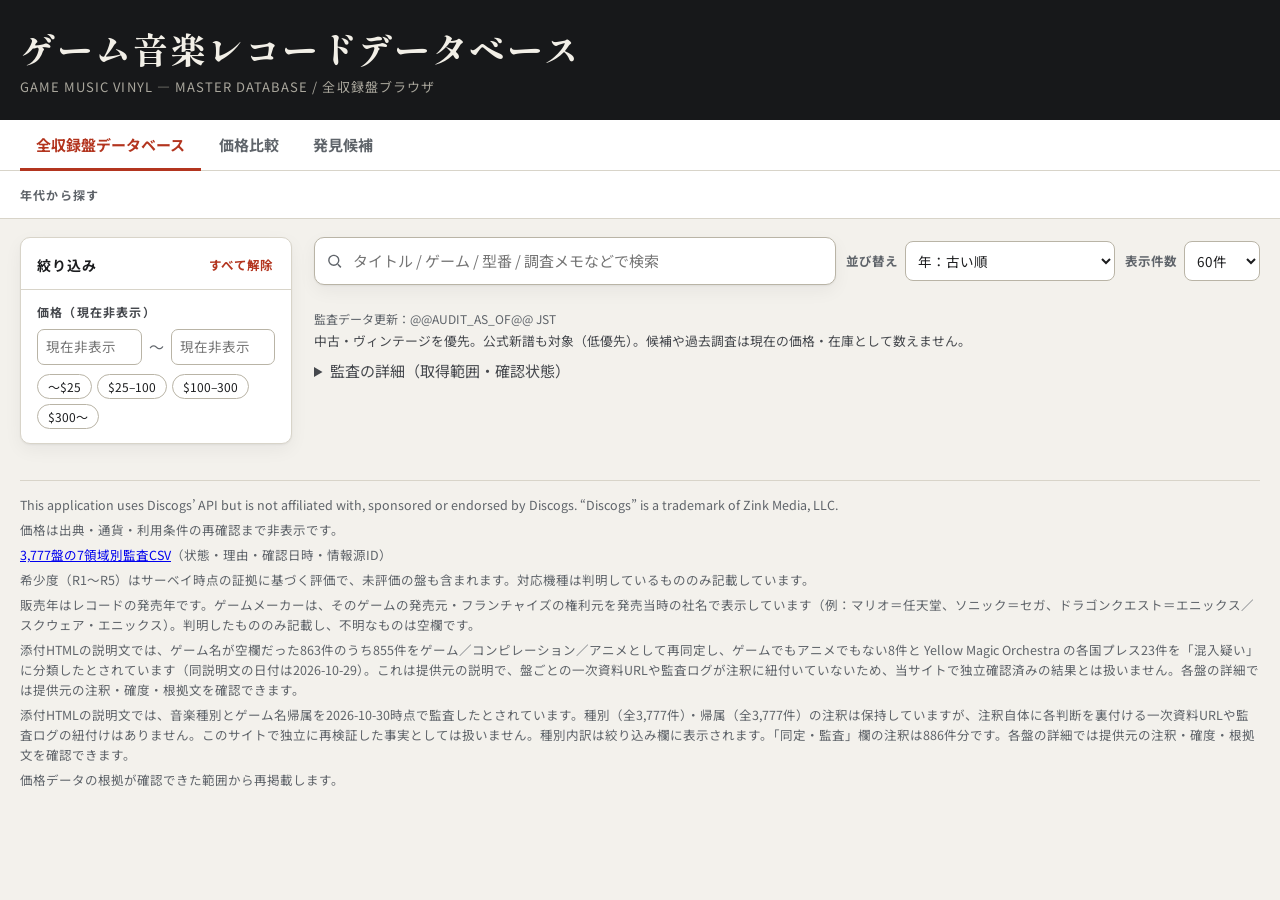
==== commit 7da05739: "Prioritize vintage records in catalog UI" ====
--- a/site/site_template.html
+++ b/site/site_template.html
@@ -447,6 +447,8 @@
       @media (max-width: 560px) {
         .deal-cards { grid-template-columns: 1fr; }
         .deal-thumb { width: 88px; height: 88px; }
+        .era-strip { flex-wrap: nowrap; overflow-x: auto; padding-block: 10px; scrollbar-width: thin; }
+        .era-strip .strip-label, .era-chip { flex: 0 0 auto; white-space: nowrap; }
         .masthead h1 { font-size: 22px; letter-spacing: .02em; }
         .masthead h1 span { display: block; }
         .stats { display: grid; grid-template-columns: repeat(2, minmax(0, 1fr)); gap: 6px; width: 100%; }
@@ -515,7 +517,7 @@
     </div>
 
     <div class="era-strip-wrap" id="era-strip-wrap">
-      <div class="era-strip" id="era-strip">
+      <div class="era-strip" id="era-strip" role="group" aria-label="年代から探す">
         <span class="strip-label">年代から探す</span>
       </div>
     </div>
@@ -561,7 +563,7 @@
             <label for="sort">並び替え</label>
             <select id="sort">
               <option value="year-desc">年：新しい順</option>
-              <option value="year-asc">年：古い順</option>
+              <option value="year-asc" selected>年：古い順</option>
               <option value="price-asc" disabled>調査時価格：安い順（停止中）</option>
               <option value="price-desc" disabled>調査時価格：高い順（停止中）</option>
               <option value="median-desc" disabled>成約中央値：高い順（停止中）</option>
@@ -789,7 +791,7 @@
           q: "",
           era: {}, content: {}, format: {}, sales: {}, console: {}, label: {}, maker: {}, rarity: {}, status: {}, audit: {}, mtype: {},
           priceMin: null, priceMax: null,
-          sort: "year-desc", page: 1, perPage: 60
+          sort: "year-asc", page: 1, perPage: 60
         };
         var expanded = {}; // facet key -> show all
 
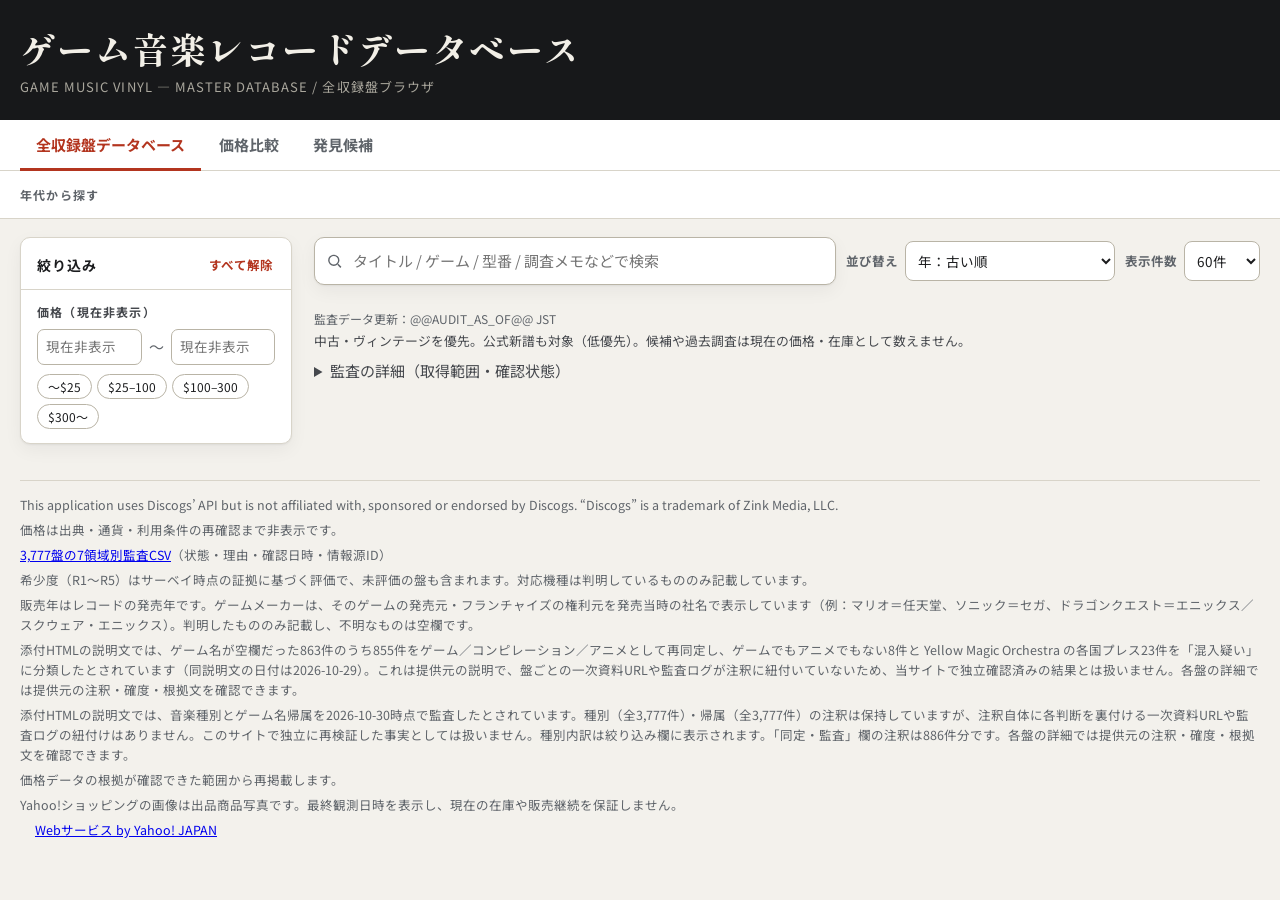
==== commit 97a96552: "Add vintage-first used-market sweep" ====
--- a/site/site_template.html
+++ b/site/site_template.html
@@ -495,6 +495,10 @@
       .audit-art-fallback {display: inline-grid; width: 52px; height: 52px; margin-top: .35rem; place-content: center; text-align: center; border: 1px solid currentColor; border-radius: 4px; font-size: .62rem; line-height: 1.2; background: radial-gradient(circle, transparent 31%, rgba(127,127,127,.17) 32%, transparent 35%, rgba(127,127,127,.17) 42%, transparent 45%);}
       .audit-links {display: flex; gap: .4rem 1rem; flex-wrap: wrap; margin-top: .7rem;}
       .audit-links a {text-decoration: underline;}
+      .market-listings {display:flex; flex-wrap:wrap; gap:.65rem; margin-top:.75rem;}
+      .market-listing {display:flex; align-items:center; gap:.6rem; max-width:100%; text-decoration:none;}
+      .market-listing img {width:64px; height:64px; object-fit:contain; border-radius:6px; background:var(--surface-2);}
+      .market-listing small {display:block; color:var(--muted);}
     </style>
   </head>
   <body>
@@ -676,6 +680,10 @@
         <p>添付HTMLの説明文では、ゲーム名が空欄だった863件のうち855件をゲーム／コンピレーション／アニメとして再同定し、ゲームでもアニメでもない8件と Yellow Magic Orchestra の各国プレス23件を「混入疑い」に分類したとされています（同説明文の日付は2026-10-29）。これは提供元の説明で、盤ごとの一次資料URLや監査ログが注釈に紐付いていないため、当サイトで独立確認済みの結果とは扱いません。各盤の詳細では提供元の注釈・確度・根拠文を確認できます。</p>
         <p>添付HTMLの説明文では、音楽種別とゲーム名帰属を2026-10-30時点で監査したとされています。種別（全3,777件）・帰属（全3,777件）の注釈は保持していますが、注釈自体に各判断を裏付ける一次資料URLや監査ログの紐付けはありません。このサイトで独立に再検証した事実としては扱いません。種別内訳は絞り込み欄に表示されます。「同定・監査」欄の注釈は886件分です。各盤の詳細では提供元の注釈・確度・根拠文を確認できます。</p>
         <p>価格データの根拠が確認できた範囲から再掲載します。</p>
+        <p>Yahoo!ショッピングの画像は出品商品写真です。最終観測日時を表示し、現在の在庫や販売継続を保証しません。</p>
+        <!-- Begin Yahoo! JAPAN Web Services Attribution Snippet -->
+        <span style="margin:15px 15px 15px 15px"><a href="https://developer.yahoo.co.jp/sitemap/">Webサービス by Yahoo! JAPAN</a></span>
+        <!-- End Yahoo! JAPAN Web Services Attribution Snippet -->
       </div>
     </footer>
 
@@ -1027,6 +1035,10 @@
           var links = a.links.map(function (link) {
             return '<a href="' + esc(link.url) + '" target="_blank" rel="noopener noreferrer">' + esc(link.label) + '</a>';
           }).join("");
+          var marketListings = (a.marketListings || []).map(function (item) {
+            var photo = item.image ? '<img src="' + esc(item.image) + '" alt="Yahoo!ショッピング中古出品の商品写真" loading="lazy" width="64" height="64">' : '';
+            return '<a class="market-listing" href="' + esc(item.url) + '" target="_blank" rel="noopener noreferrer">' + photo + '<span>' + esc(item.title || 'Yahoo!ショッピング中古出品') + '<small>最終観測 ' + esc(item.lastSeen) + '・現在在庫は未保証</small></span></a>';
+          }).join("");
           if (r.audit) {
             rows.push(["同定・監査", auditLabels[r.audit] || r.audit]);
             if (r.auditNote) rows.push(["実態", r.auditNote]);
@@ -1064,7 +1076,7 @@
               deal +
             "</div>" +
             '<button type="button" class="detail-btn" data-detail="' + r.id + '" aria-expanded="' + open + '">' + (open ? "詳細を閉じる ▲" : "詳細を見る ▼") + "</button>" +
-            '<div class="detail' + (open ? " open" : "") + '" id="detail-' + r.id + '"><dl>' + rows + '</dl><div class="audit-links">' + links + "</div></div>" +
+            '<div class="detail' + (open ? " open" : "") + '" id="detail-' + r.id + '"><dl>' + rows + '</dl><div class="audit-links">' + links + "</div>" + (marketListings ? '<div class="market-listings" aria-label="確認済みYahoo中古出品">' + marketListings + '</div>' : '') + '</div>' +
           "</article>";
         }
 
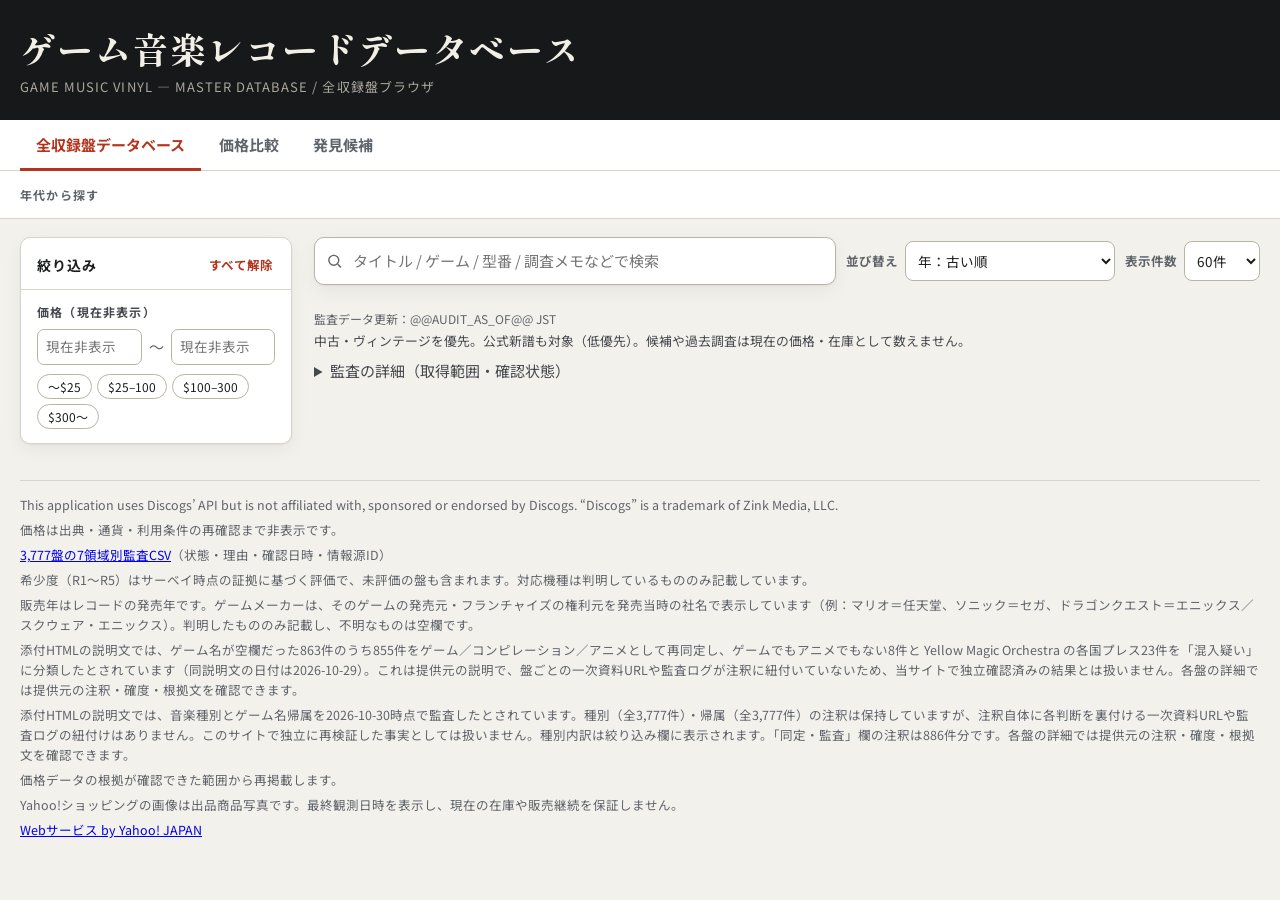
==== commit 8bb036c3: "Fix Yahoo attribution CSP warning" ====
--- a/site/site_template.html
+++ b/site/site_template.html
@@ -682,7 +682,7 @@
         <p>価格データの根拠が確認できた範囲から再掲載します。</p>
         <p>Yahoo!ショッピングの画像は出品商品写真です。最終観測日時を表示し、現在の在庫や販売継続を保証しません。</p>
         <!-- Begin Yahoo! JAPAN Web Services Attribution Snippet -->
-        <span style="margin:15px 15px 15px 15px"><a href="https://developer.yahoo.co.jp/sitemap/">Webサービス by Yahoo! JAPAN</a></span>
+        <span><a href="https://developer.yahoo.co.jp/sitemap/">Webサービス by Yahoo! JAPAN</a></span>
         <!-- End Yahoo! JAPAN Web Services Attribution Snippet -->
       </div>
     </footer>
@@ -988,6 +988,7 @@
         var openDetails = {};
         var coverageAreaLabels = { metadata: "基本情報", official_new_release: "公式新譜", used_listing: "中古出品", price: "価格", availability: "在庫", image: "画像権利", purchase_url: "購入URL" };
         var coverageStatusLabels = { verified_current: "現在確認済み", verified_historical: "過去確認", candidate_needs_review: "候補・要確認", no_route: "取得経路なし", not_found: "対象ソースで一致なし", blocked: "取得遮断", stale: "情報が古い", source_unverified: "出典未確認", not_applicable: "対象外", error: "取得エラー" };
+        var marketSearchStatusLabels = { queued: "巡回待ち", searched: "検索済み（出品なしを保証しない）", blocked: "取得遮断", error: "取得エラー", no_route: "検索情報不足" };
         function cardHTML(r) {
           var st = statusBadge(r);
           var searchMatches = searchHitFields(r);
@@ -1028,16 +1029,37 @@
           ];
           var a = r.fieldAudit;
           rows.push(["監査結果", a.summary], ["調査時価格の確認日", a.priceDate], ["最新の調査記録", a.surveyDate], ["外部目録検索", a.lookupNote], ["Botの価格確認", a.botPrice], ["店舗商品ページ候補", a.collectorOffers]);
+          if (a.marketSearch) rows.push(["Yahoo!オークション巡回", (marketSearchStatusLabels[a.marketSearch.status] || a.marketSearch.status) + (a.marketSearch.checkedAt ? "・確認 " + a.marketSearch.checkedAt : "")]);
           (a.coverage || []).forEach(function (item) {
             rows.push([coverageAreaLabels[item.area] || item.area, coverageStatusLabels[item.status] || item.status]);
           });
           if (a.gameAlternative) rows.push(["Muse目録のゲーム表記", a.gameAlternative]);
+          if (a.museGameEvidence) {
+            var me = a.museGameEvidence;
+            if (me.category) rows.push(["Muse調査のゲーム判定", auditLabels[me.category] || me.category]);
+            if (me.game) rows.push(["Museゲーム候補", me.game]);
+            if (me.confidence) rows.push(["Muse確度", me.confidence]);
+            if (me.basis) rows.push(["Muse根拠", me.basis]);
+          }
+          if (a.musePriceHistory) {
+            var mh = a.musePriceHistory;
+            var musePriceLabel = 'Muse過去調査 ' + mh.surveyDate + '（個別確認 ' + mh.checkedAt + '）・' + mh.status;
+            if (mh.priceUsd) musePriceLabel += '・記録価格 $' + mh.priceUsd + ' USD';
+            musePriceLabel += '・現在価格/在庫ではなく、出典と盤一致は未検証';
+            rows.push(['Muse価格履歴（過去）', musePriceLabel]);
+            if (mh.sourceSummary) rows.push(['Muse記録の出典名', mh.sourceSummary]);
+            (mh.sourceUrls || []).forEach(function (url) {
+              a.links.push({label: 'Muse参照URL（未検証・現行出品ではない）', url: url});
+            });
+          }
           var links = a.links.map(function (link) {
             return '<a href="' + esc(link.url) + '" target="_blank" rel="noopener noreferrer">' + esc(link.label) + '</a>';
           }).join("");
           var marketListings = (a.marketListings || []).map(function (item) {
-            var photo = item.image ? '<img src="' + esc(item.image) + '" alt="Yahoo!ショッピング中古出品の商品写真" loading="lazy" width="64" height="64">' : '';
-            return '<a class="market-listing" href="' + esc(item.url) + '" target="_blank" rel="noopener noreferrer">' + photo + '<span>' + esc(item.title || 'Yahoo!ショッピング中古出品') + '<small>最終観測 ' + esc(item.lastSeen) + '・現在在庫は未保証</small></span></a>';
+            var label = item.sourceLabel || 'マーケット出品';
+            var photo = item.image ? '<img src="' + esc(item.image) + '" alt="' + esc(label) + 'の商品写真" loading="lazy" width="64" height="64">' : '';
+            var price = item.price && item.currency ? '・観測価格 ' + esc(item.price) + ' ' + esc(item.currency) : '';
+            return '<a class="market-listing" href="' + esc(item.url) + '" target="_blank" rel="noopener noreferrer"><span>' + esc(item.title || label) + '<small>' + esc(label) + '・最終観測 ' + esc(item.lastSeen) + price + '・現在在庫は未保証</small></span>' + photo + '</a>';
           }).join("");
           if (r.audit) {
             rows.push(["同定・監査", auditLabels[r.audit] || r.audit]);
@@ -1076,7 +1098,7 @@
               deal +
             "</div>" +
             '<button type="button" class="detail-btn" data-detail="' + r.id + '" aria-expanded="' + open + '">' + (open ? "詳細を閉じる ▲" : "詳細を見る ▼") + "</button>" +
-            '<div class="detail' + (open ? " open" : "") + '" id="detail-' + r.id + '"><dl>' + rows + '</dl><div class="audit-links">' + links + "</div>" + (marketListings ? '<div class="market-listings" aria-label="確認済みYahoo中古出品">' + marketListings + '</div>' : '') + '</div>' +
+            '<div class="detail' + (open ? " open" : "") + '" id="detail-' + r.id + '"><dl>' + rows + '</dl><div class="audit-links">' + links + "</div>" + (marketListings ? '<div class="market-listings" aria-label="盤一致を人が確認した商品ページ">' + marketListings + '</div>' : '') + '</div>' +
           "</article>";
         }
 
